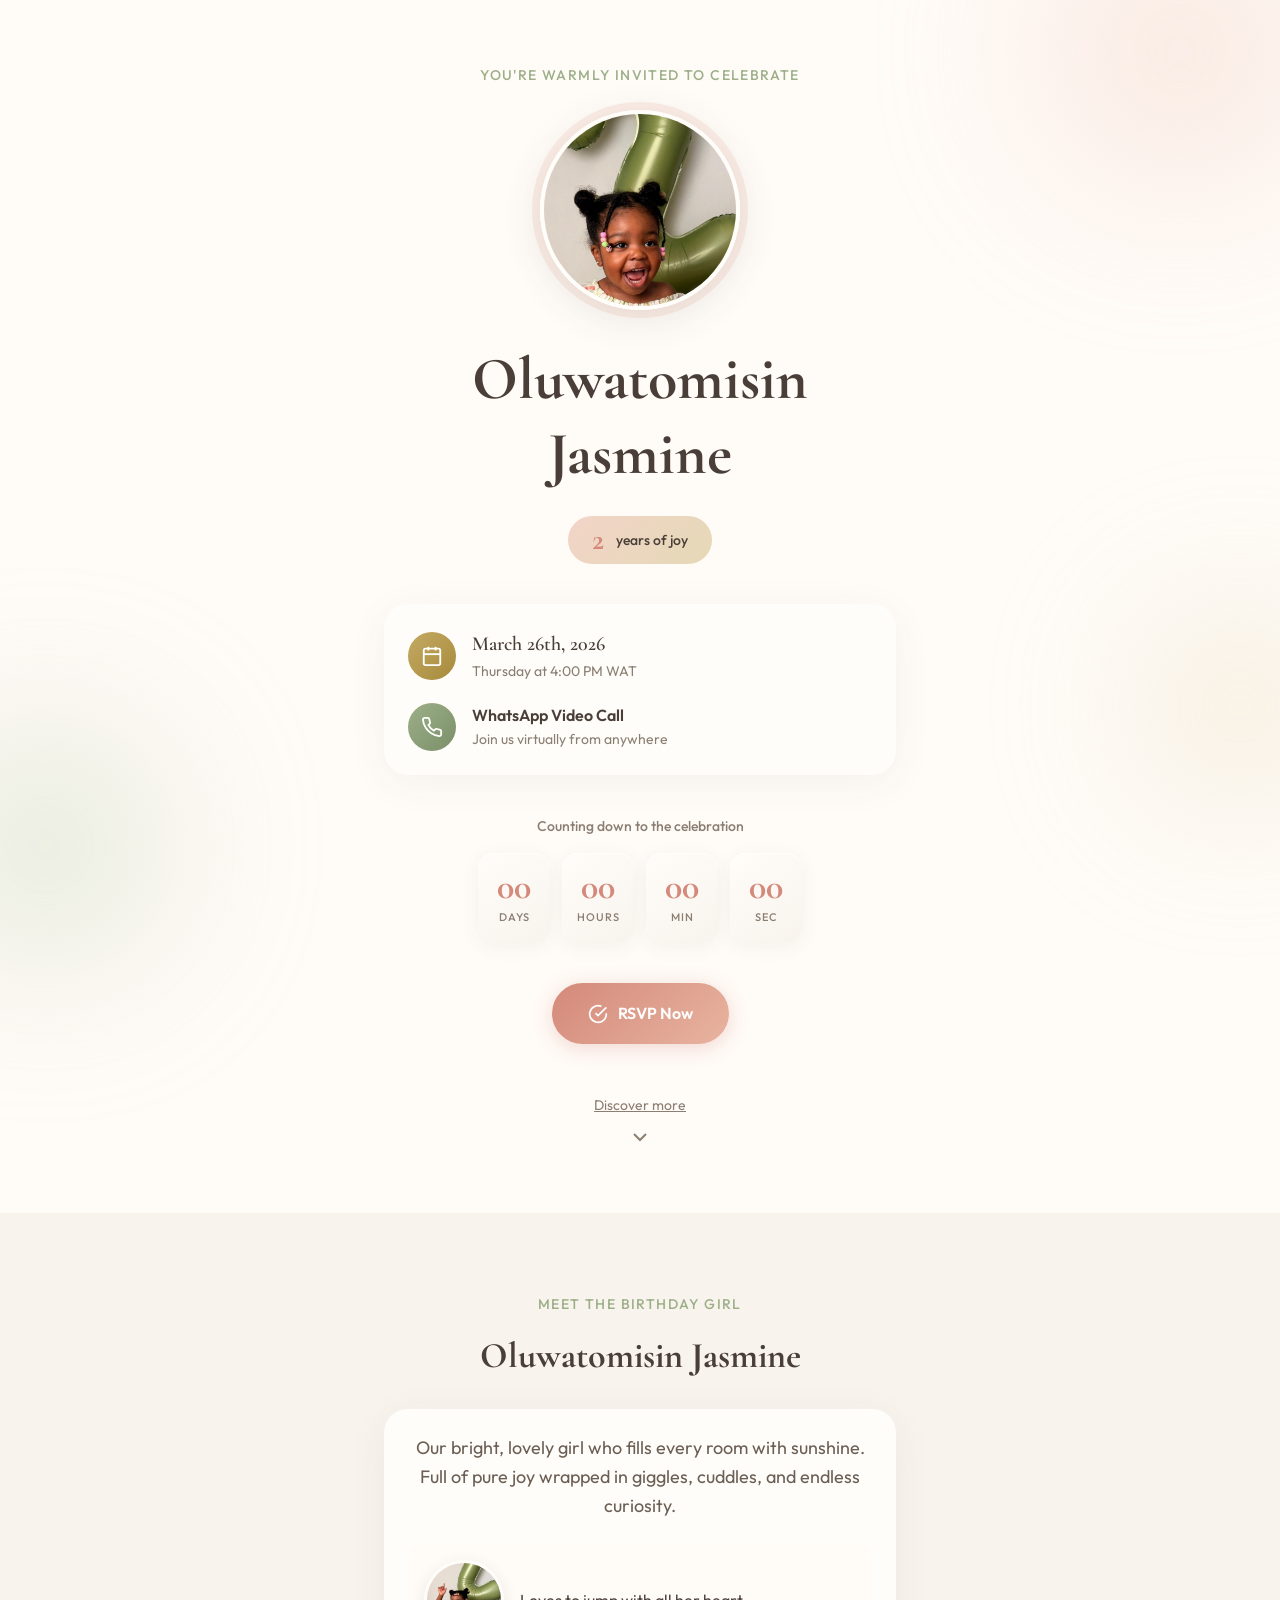
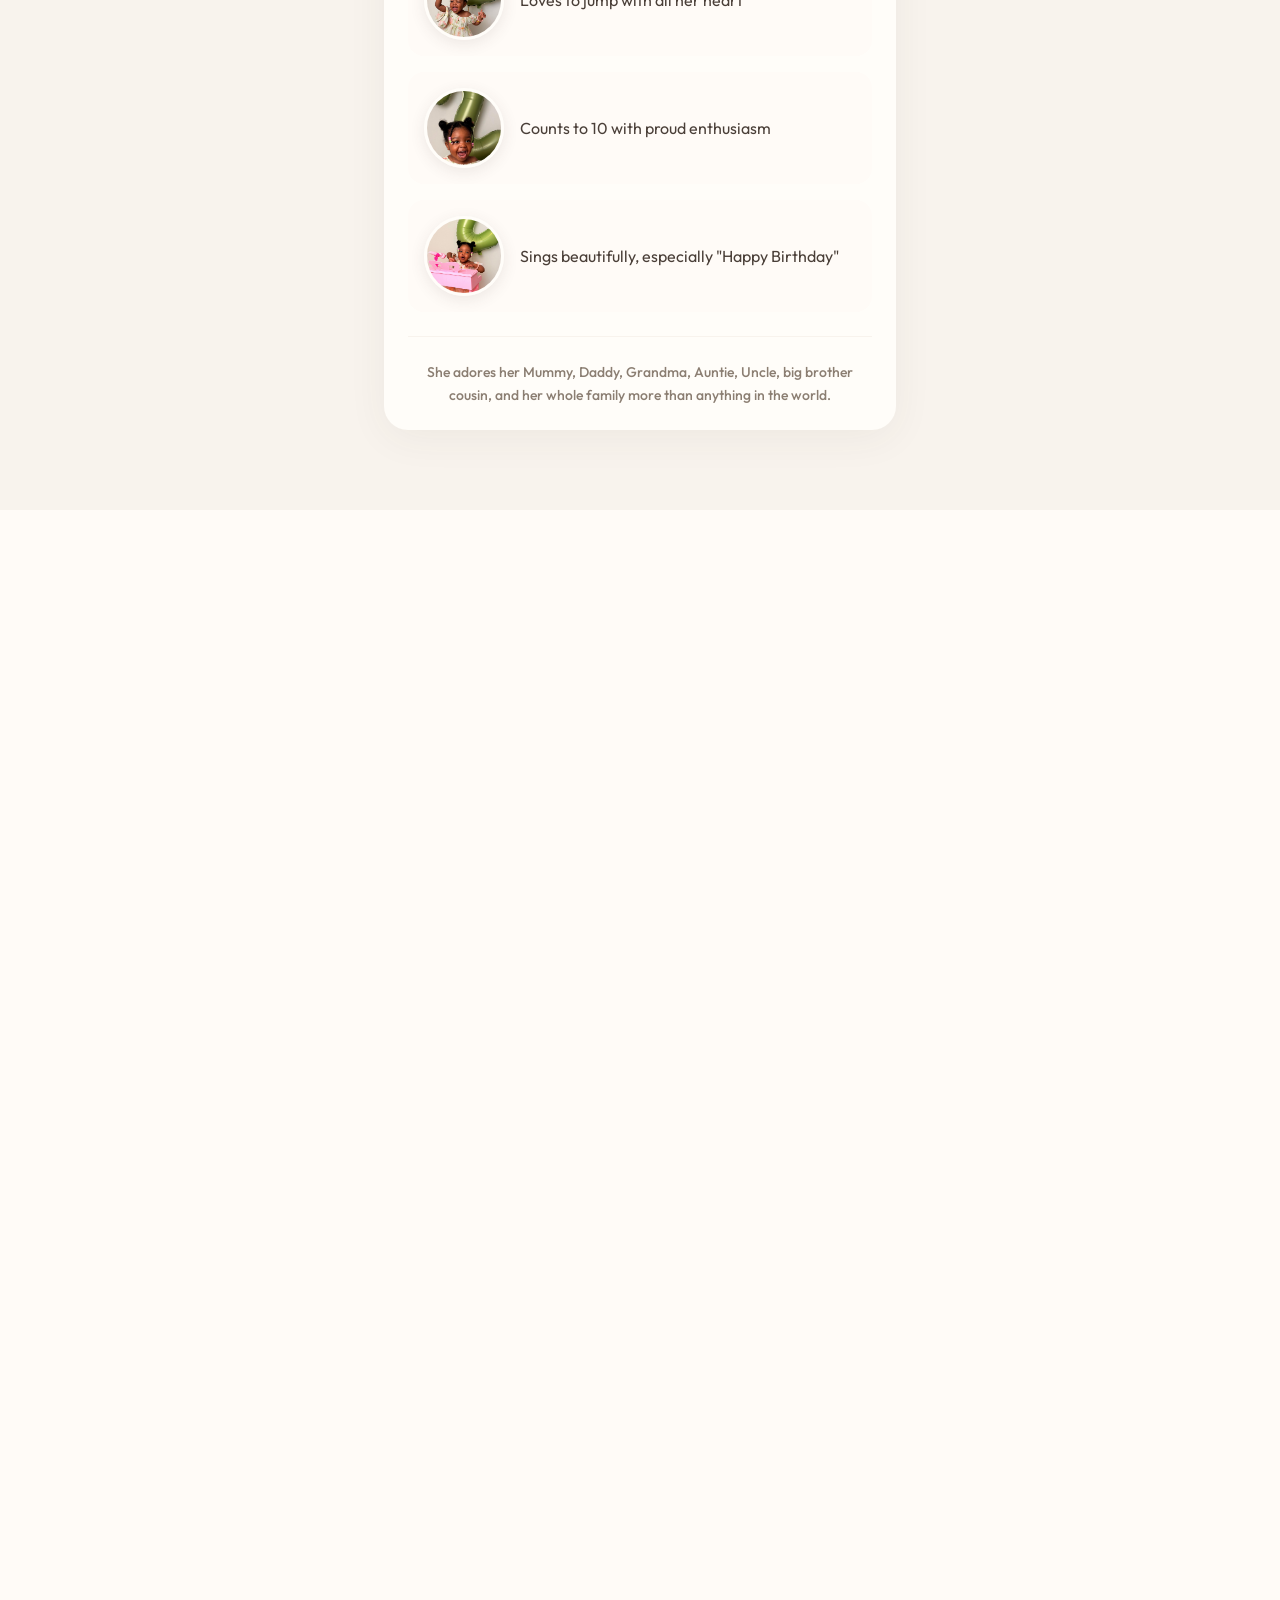
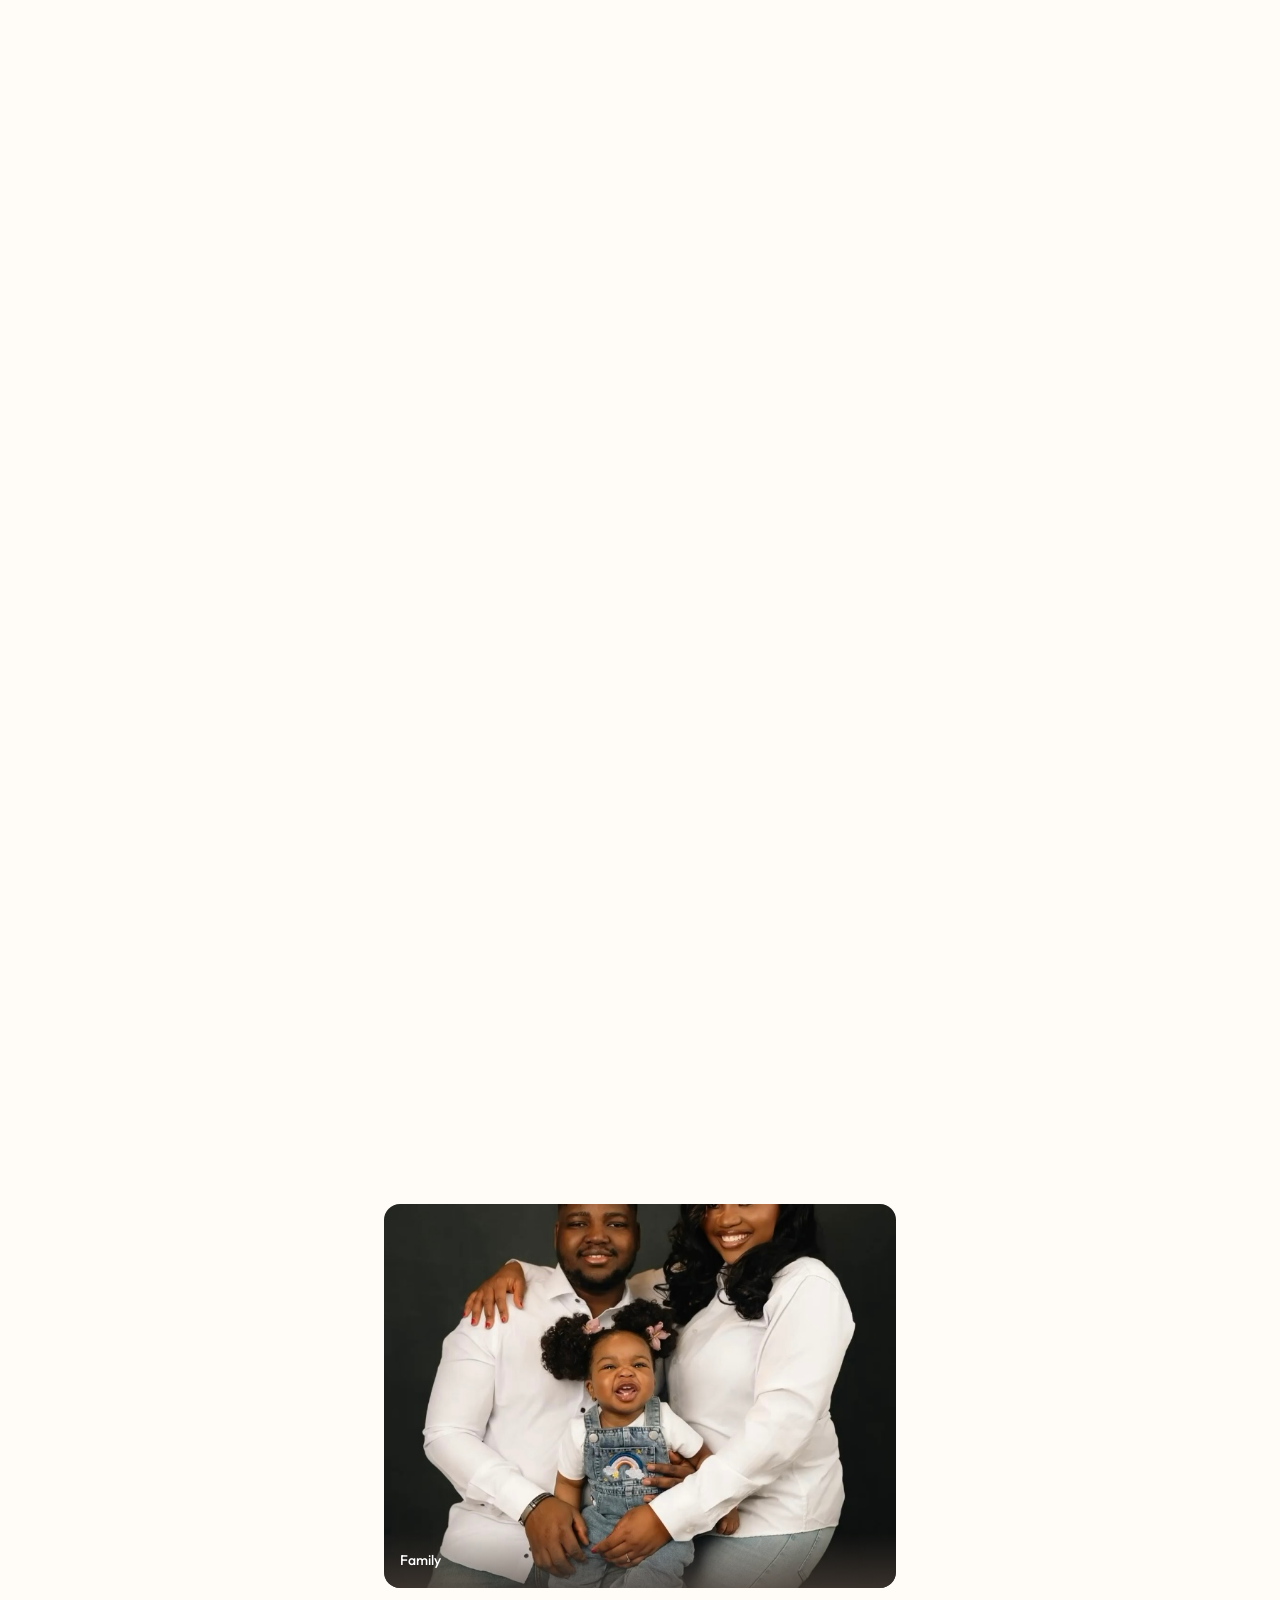
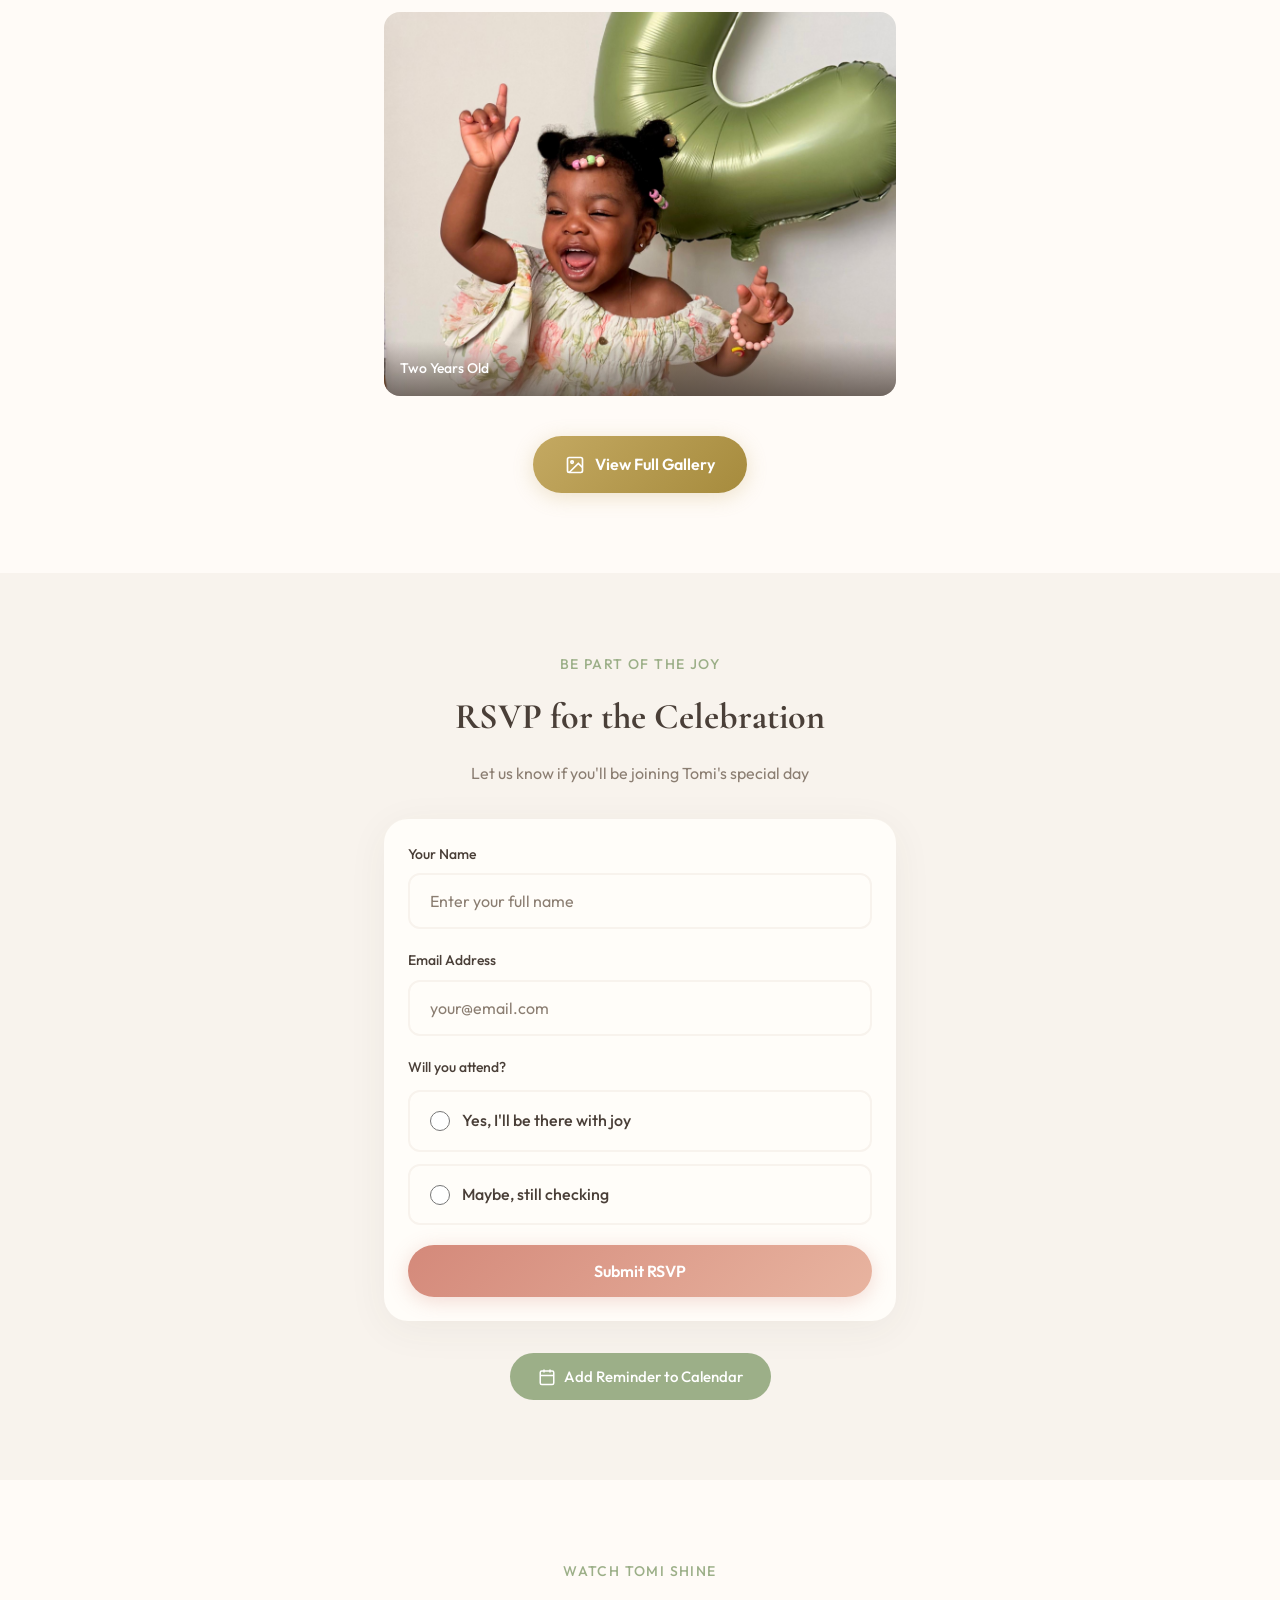
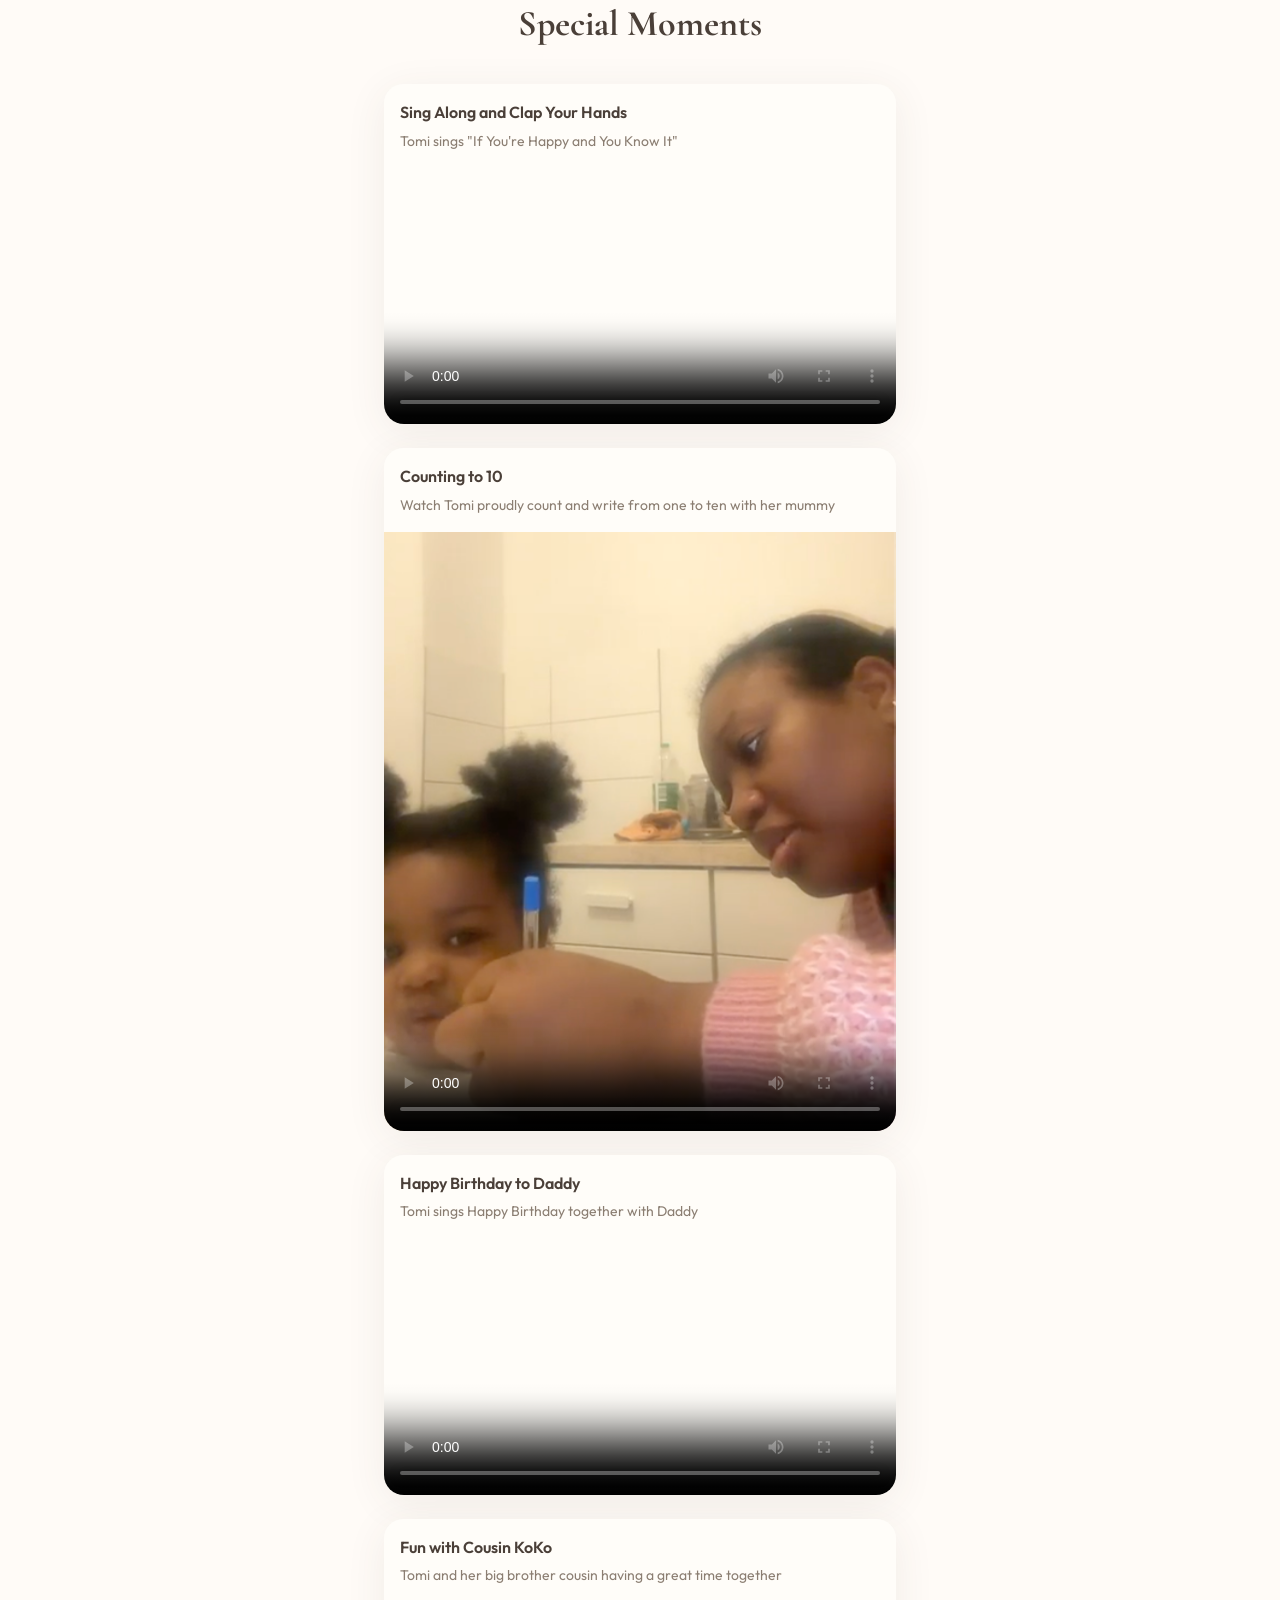
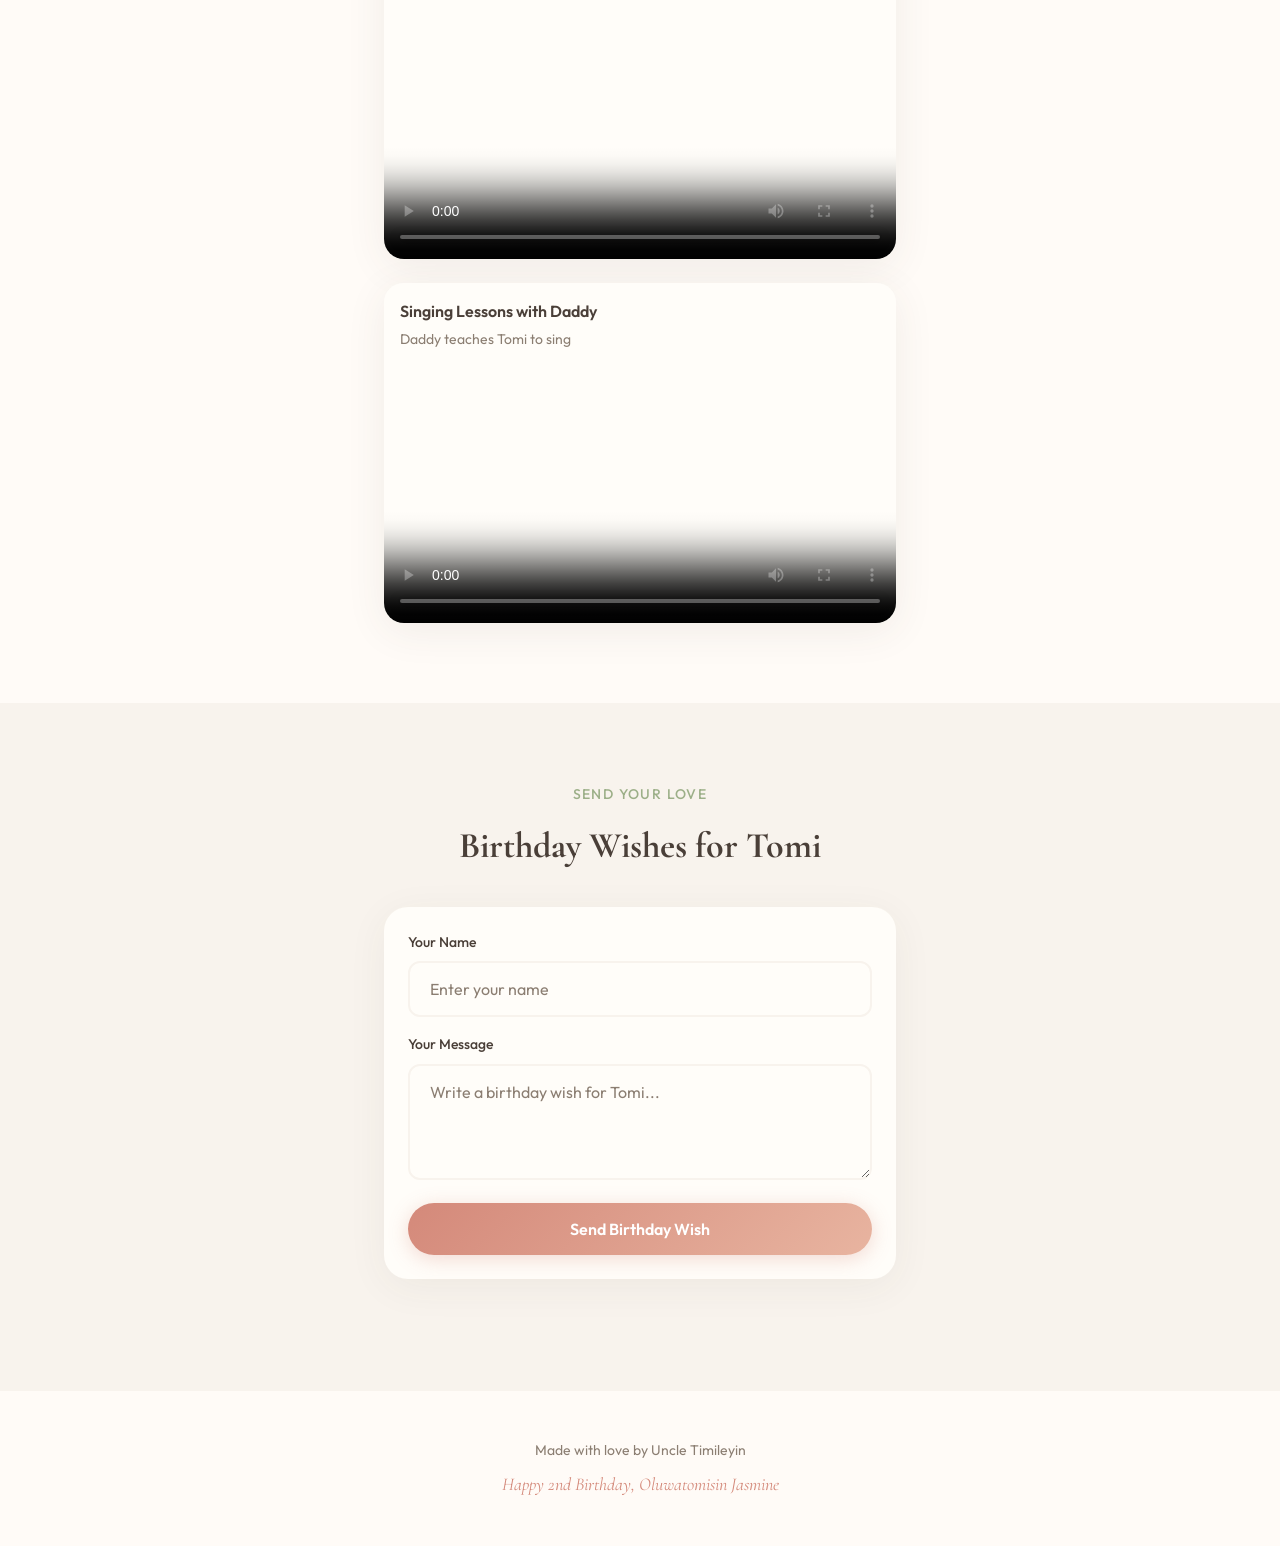
==== index.html @ ff7e5d64 "Add files via upload" ====
<!doctype html>
<html lang="en">
  <head>
    <meta charset="UTF-8" />
    <meta name="viewport" content="width=device-width, initial-scale=1.0" />
    <title>Oluwatomisin Jasmine | 2nd Birthday Celebration</title>
    <link rel="stylesheet" href="styles.css" />
    <link rel="preconnect" href="https://fonts.googleapis.com" />
    <link rel="preconnect" href="https://fonts.gstatic.com" crossorigin />
    <link
      href="https://fonts.googleapis.com/css2?family=Cormorant+Garamond:ital,wght@0,400;0,500;0,600;0,700;1,400&family=Outfit:wght@300;400;500;600&display=swap"
      rel="stylesheet"
    />
  </head>
  <body>
    <!-- ===== HERO SECTION ===== -->
    <section id="home" class="min-h-screen relative flex flex-col">
      <!-- Animated Background -->
      <div class="hero-bg">
        <div class="gradient-orb orb-1"></div>
        <div class="gradient-orb orb-2"></div>
        <div class="gradient-orb orb-3"></div>
        <div id="balloons"></div>
      </div>

      <!-- Content -->
      <div class="relative z-10 flex-1 flex flex-col justify-center px-5 py-16">
        <div class="max-w-md mx-auto w-full">
          <!-- Invitation Header -->
          <div class="text-center reveal" data-delay="0">
            <p
              class="text-sm font-medium tracking-widest uppercase mb-6"
              style="color: var(--sage)"
            >
              You're Warmly Invited To Celebrate
            </p>
          </div>

          <!-- Hero Image -->
          <div class="hero-image-container reveal" data-delay="100">
            <img src="images/Yayy I'M TWO.jpg" alt="Oluwatomisin Jasmine" />
          </div>

          <!-- Name -->
          <div class="text-center mt-8 reveal" data-delay="200">
            <h1
              class="font-display text-5xl sm:text-6xl font-bold leading-tight"
              style="color: var(--cocoa)"
            >
              Oluwatomisin<br />Jasmine
            </h1>
            <div
              class="inline-flex items-center gap-3 mt-6 px-6 py-3 rounded-full"
              style="
                background: linear-gradient(
                  135deg,
                  var(--peach-soft),
                  var(--gold-soft)
                );
              "
            >
              <span
                class="font-display text-3xl font-bold"
                style="color: var(--coral)"
                >2</span
              >
              <span class="text-sm font-medium" style="color: var(--cocoa)"
                >years of joy</span
              >
            </div>
          </div>

          <!-- Date Card -->
          <div
            class="mt-10 p-6 rounded-3xl reveal"
            data-delay="300"
            style="
              background: var(--warm-white);
              box-shadow: 0 8px 40px rgba(74, 63, 56, 0.06);
            "
          >
            <div class="flex items-center gap-4 mb-5">
              <div
                class="w-12 h-12 rounded-full flex items-center justify-center"
                style="
                  background: linear-gradient(
                    135deg,
                    var(--gold),
                    var(--gold-deep)
                  );
                "
              >
                <svg
                  width="22"
                  height="22"
                  viewBox="0 0 24 24"
                  fill="none"
                  stroke="white"
                  stroke-width="2"
                >
                  <rect x="3" y="4" width="18" height="18" rx="2" ry="2"></rect>
                  <line x1="16" y1="2" x2="16" y2="6"></line>
                  <line x1="8" y1="2" x2="8" y2="6"></line>
                  <line x1="3" y1="10" x2="21" y2="10"></line>
                </svg>
              </div>
              <div>
                <p
                  class="font-display text-xl font-semibold"
                  style="color: var(--cocoa)"
                >
                  March 26th, 2026
                </p>
                <p class="text-sm" style="color: var(--cocoa-muted)">
                  Thursday at 4:00 PM WAT
                </p>
              </div>
            </div>
            <div class="flex items-center gap-4">
              <div
                class="w-12 h-12 rounded-full flex items-center justify-center"
                style="
                  background: linear-gradient(
                    135deg,
                    var(--sage),
                    var(--sage-deep)
                  );
                "
              >
                <svg
                  width="22"
                  height="22"
                  viewBox="0 0 24 24"
                  fill="none"
                  stroke="white"
                  stroke-width="2"
                >
                  <path
                    d="M22 16.92v3a2 2 0 0 1-2.18 2 19.79 19.79 0 0 1-8.63-3.07 19.5 19.5 0 0 1-6-6 19.79 19.79 0 0 1-3.07-8.67A2 2 0 0 1 4.11 2h3a2 2 0 0 1 2 1.72c.127.96.361 1.903.7 2.81a2 2 0 0 1-.45 2.11L8.09 9.91a16 16 0 0 0 6 6l1.27-1.27a2 2 0 0 1 2.11-.45c.907.339 1.85.573 2.81.7A2 2 0 0 1 22 16.92z"
                  ></path>
                </svg>
              </div>
              <div>
                <p class="font-semibold" style="color: var(--cocoa)">
                  WhatsApp Video Call
                </p>
                <p class="text-sm" style="color: var(--cocoa-muted)">
                  Join us virtually from anywhere
                </p>
              </div>
            </div>
          </div>

          <!-- Countdown -->
          <div class="mt-10 reveal" data-delay="400">
            <p
              class="text-center text-sm font-medium mb-4"
              style="color: var(--cocoa-muted)"
            >
              Counting down to the celebration
            </p>
            <div id="countdown" class="flex justify-center gap-3">
              <div class="countdown-unit">
                <div class="countdown-number" id="days">00</div>
                <div class="countdown-label">Days</div>
              </div>
              <div class="countdown-unit">
                <div class="countdown-number" id="hours">00</div>
                <div class="countdown-label">Hours</div>
              </div>
              <div class="countdown-unit">
                <div class="countdown-number" id="minutes">00</div>
                <div class="countdown-label">Min</div>
              </div>
              <div class="countdown-unit">
                <div class="countdown-number" id="seconds">00</div>
                <div class="countdown-label">Sec</div>
              </div>
            </div>
          </div>

          <!-- RSVP Button -->
          <div class="mt-10 text-center reveal" data-delay="500">
            <a href="#rsvp" class="btn-rsvp">
              <svg
                width="20"
                height="20"
                viewBox="0 0 24 24"
                fill="none"
                stroke="currentColor"
                stroke-width="2"
              >
                <path d="M22 11.08V12a10 10 0 1 1-5.93-9.14"></path>
                <polyline points="22 4 12 14.01 9 11.01"></polyline>
              </svg>
              RSVP Now
            </a>
          </div>

          <!-- Scroll Cue -->
          <div class="mt-12 text-center reveal" data-delay="600">
            <a
              href="#meet-tomi"
              class="inline-flex flex-col items-center gap-2 text-sm scroll-cue"
            >
              <span>Discover more</span>
              <svg
                width="24"
                height="24"
                viewBox="0 0 24 24"
                fill="none"
                stroke="currentColor"
                stroke-width="2"
                class="bounce"
              >
                <polyline points="6 9 12 15 18 9"></polyline>
              </svg>
            </a>
          </div>
        </div>
      </div>
    </section>

    <!-- ===== MEET OLUMWATOMISIN SECTION ===== -->
    <section id="meet-tomi" class="py-20 px-5 section-cream">
      <div class="max-w-md mx-auto">
        <div class="text-center reveal">
          <p
            class="text-sm font-medium tracking-widest uppercase mb-3"
            style="color: var(--sage)"
          >
            Meet the Birthday Girl
          </p>
          <h2
            class="font-display text-3xl sm:text-4xl font-bold mb-6"
            style="color: var(--cocoa)"
          >
            Oluwatomisin Jasmine
          </h2>
        </div>

        <div class="p-6 rounded-3xl reveal card-shadow">
          <p
            class="text-center text-lg leading-relaxed mb-6"
            style="color: var(--cocoa-light)"
          >
            Our bright, lovely girl who fills every room with sunshine. Full of
            pure joy wrapped in giggles, cuddles, and endless curiosity.
          </p>

          <div class="space-y-4">
            <!-- Jumping -->
            <div class="flex items-center gap-4 p-4 rounded-2xl trait-row">
              <div class="trait-circle">
                <img src="images/Year 2!!!.JPG" alt="Tomi jumping" />
              </div>
              <p style="color: var(--cocoa)">
                Loves to jump with all her heart
              </p>
            </div>

            <!-- Counting -->
            <div class="flex items-center gap-4 p-4 rounded-2xl trait-row">
              <div class="trait-circle">
                <img src="images/Tomi is 2.JPG" alt="Tomi counting" />
              </div>
              <p style="color: var(--cocoa)">
                Counts to 10 with proud enthusiasm
              </p>
            </div>

            <!-- Singing -->
            <div class="flex items-center gap-4 p-4 rounded-2xl trait-row">
              <div class="trait-circle">
                <img
                  src="images/Best singer in the entire universe.JPG"
                  alt="Tomi singing"
                />
              </div>
              <p style="color: var(--cocoa)">
                Sings beautifully, especially "Happy Birthday"
              </p>
            </div>
          </div>

          <div class="mt-6 pt-6 border-t" style="border-color: var(--cream)">
            <p
              class="text-center text-sm font-medium"
              style="color: var(--cocoa-muted)"
            >
              She adores her Mummy, Daddy, Grandma, Auntie, Uncle, big brother
              cousin, and her whole family more than anything in the world.
            </p>
          </div>
        </div>
      </div>
    </section>

    <!-- ===== MILESTONE TIMELINE ===== -->
    <section id="milestones" class="py-20 px-5">
      <div class="max-w-md mx-auto">
        <div class="text-center reveal">
          <p
            class="text-sm font-medium tracking-widest uppercase mb-3"
            style="color: var(--sage)"
          >
            A Journey of Love
          </p>
          <h2
            class="font-display text-3xl sm:text-4xl font-bold mb-6"
            style="color: var(--cocoa)"
          >
            Growing Up with Tomi
          </h2>
          <p class="text-base mb-8" style="color: var(--cocoa-muted)">
            From newborn to two years old — every moment precious
          </p>
        </div>

        <div id="milestoneGrid" class="space-y-6">
          <!-- Milestones rendered by JS -->
        </div>

        <!-- View Gallery Button -->
        <div class="mt-10 text-center reveal">
          <a href="gallery.html" class="btn-gallery">
            <svg
              width="20"
              height="20"
              viewBox="0 0 24 24"
              fill="none"
              stroke="currentColor"
              stroke-width="2"
            >
              <rect x="3" y="3" width="18" height="18" rx="2" ry="2"></rect>
              <circle cx="8.5" cy="8.5" r="1.5"></circle>
              <polyline points="21 15 16 10 5 21"></polyline>
            </svg>
            View Full Gallery
          </a>
        </div>
      </div>
    </section>

    <!-- ===== RSVP SECTION ===== -->
    <section id="rsvp" class="py-20 px-5 section-cream">
      <div class="max-w-md mx-auto">
        <div class="text-center reveal">
          <p
            class="text-sm font-medium tracking-widest uppercase mb-3"
            style="color: var(--sage)"
          >
            Be Part of the Joy
          </p>
          <h2
            class="font-display text-3xl sm:text-4xl font-bold mb-4"
            style="color: var(--cocoa)"
          >
            RSVP for the Celebration
          </h2>
          <p class="text-base mb-8" style="color: var(--cocoa-muted)">
            Let us know if you'll be joining Tomi's special day
          </p>
        </div>

        <div class="p-6 rounded-3xl reveal card-shadow">
          <form id="rsvpForm" class="space-y-5">
            <div>
              <label
                class="block text-sm font-medium mb-2"
                style="color: var(--cocoa)"
                >Your Name</label
              >
              <input
                type="text"
                id="guestName"
                class="form-input"
                placeholder="Enter your full name"
                required
                aria-label="Your name"
              />
            </div>

            <div>
              <label
                class="block text-sm font-medium mb-2"
                style="color: var(--cocoa)"
                >Email Address</label
              >
              <input
                type="email"
                id="guestEmail"
                class="form-input"
                placeholder="your@email.com"
                required
                aria-label="Email address"
              />
            </div>

            <div>
              <label
                class="block text-sm font-medium mb-3"
                style="color: var(--cocoa)"
                >Will you attend?</label
              >
              <div class="space-y-3">
                <label class="radio-card" id="optionYes">
                  <input type="radio" name="attendance" value="yes" required />
                  <span class="font-medium">Yes, I'll be there with joy</span>
                </label>
                <label class="radio-card" id="optionMaybe">
                  <input type="radio" name="attendance" value="maybe" />
                  <span class="font-medium">Maybe, still checking</span>
                </label>
              </div>
            </div>

            <button type="submit" class="btn-primary w-full">
              Submit RSVP
            </button>
          </form>

          <!-- Success Message for Yes -->
          <div id="successYes" class="hidden mt-6">
            <div class="whatsapp-reveal visible">
              <div class="flex items-center gap-3 mb-4">
                <div
                  class="w-12 h-12 rounded-full bg-white/20 flex items-center justify-center"
                >
                  <svg width="24" height="24" viewBox="0 0 24 24" fill="white">
                    <path
                      d="M17.472 14.382c-.297-.149-1.758-.867-2.03-.967-.273-.099-.471-.148-.67.15-.197.297-.767.966-.94 1.164-.173.199-.347.223-.644.075-.297-.15-1.255-.463-2.39-1.475-.883-.788-1.48-1.761-1.653-2.059-.173-.297-.018-.458.13-.606.134-.133.298-.347.446-.52.149-.174.198-.298.298-.497.099-.198.05-.371-.025-.52-.075-.149-.669-1.612-.916-2.207-.242-.579-.487-.5-.669-.51-.173-.008-.371-.01-.57-.01-.198 0-.52.074-.792.372-.272.297-1.04 1.016-1.04 2.479 0 1.462 1.065 2.875 1.213 3.074.149.198 2.096 3.2 5.077 4.487.709.306 1.262.489 1.694.625.712.227 1.36.195 1.871.118.571-.085 1.758-.719 2.006-1.413.248-.694.248-1.289.173-1.413-.074-.124-.272-.198-.57-.347m-5.421 7.403h-.004a9.87 9.87 0 01-5.031-1.378l-.361-.214-3.741.982.998-3.648-.235-.374a9.86 9.86 0 01-1.51-5.26c.001-5.45 4.436-9.884 9.888-9.884 2.64 0 5.122 1.03 6.988 2.898a9.825 9.825 0 012.893 6.994c-.003 5.45-4.437 9.884-9.885 9.884m8.413-18.297A11.815 11.815 0 0012.05 0C5.495 0 .16 5.335.157 11.892c0 2.096.547 4.142 1.588 5.945L.057 24l6.305-1.654a11.882 11.882 0 005.683 1.448h.005c6.554 0 11.89-5.335 11.893-11.893a11.821 11.821 0 00-3.48-8.413z"
                    />
                  </svg>
                </div>
                <div class="text-left">
                  <p class="font-semibold text-lg">You're confirmed!</p>
                  <p class="text-sm opacity-90">
                    Join the video call on March 26th
                  </p>
                </div>
              </div>
              <a
                href="https://call.whatsapp.com/video/NoUGdd6N62ep3goq9Fl5ui "
                target="_blank"
                rel="noopener"
                class="whatsapp-btn"
              >
                <svg
                  width="20"
                  height="20"
                  viewBox="0 0 24 24"
                  fill="currentColor"
                >
                  <path
                    d="M17.472 14.382c-.297-.149-1.758-.867-2.03-.967-.273-.099-.471-.148-.67.15-.197.297-.767.966-.94 1.164-.173.199-.347.223-.644.075-.297-.15-1.255-.463-2.39-1.475-.883-.788-1.48-1.761-1.653-2.059-.173-.297-.018-.458.13-.606.134-.133.298-.347.446-.52.149-.174.198-.298.298-.497.099-.198.05-.371-.025-.52-.075-.149-.669-1.612-.916-2.207-.242-.579-.487-.5-.669-.51-.173-.008-.371-.01-.57-.01-.198 0-.52.074-.792.372-.272.297-1.04 1.016-1.04 2.479 0 1.462 1.065 2.875 1.213 3.074.149.198 2.096 3.2 5.077 4.487.709.306 1.262.489 1.694.625.712.227 1.36.195 1.871.118.571-.085 1.758-.719 2.006-1.413.248-.694.248-1.289.173-1.413-.074-.124-.272-.198-.57-.347m-5.421 7.403h-.004a9.87 9.87 0 01-5.031-1.378l-.361-.214-3.741.982.998-3.648-.235-.374a9.86 9.86 0 01-1.51-5.26c.001-5.45 4.436-9.884 9.888-9.884 2.64 0 5.122 1.03 6.988 2.898a9.825 9.825 0 012.893 6.994c-.003 5.45-4.437 9.884-9.885 9.884m8.413-18.297A11.815 11.815 0 0012.05 0C5.495 0 .16 5.335.157 11.892c0 2.096.547 4.142 1.588 5.945L.057 24l6.305-1.654a11.882 11.882 0 005.683 1.448h.005c6.554 0 11.89-5.335 11.893-11.893a11.821 11.821 0 00-3.48-8.413z"
                  />
                </svg>
                Join WhatsApp Group
              </a>
              <p class="mt-4 text-sm opacity-80">
                A reminder will appear 30 minutes before the call at 3:30 PM WAT
              </p>
            </div>
          </div>
        </div>

        <!-- Calendar Button -->
        <div class="mt-8 text-center reveal">
          <button id="calendarBtn" class="btn-secondary">
            <svg
              width="18"
              height="18"
              viewBox="0 0 24 24"
              fill="none"
              stroke="currentColor"
              stroke-width="2"
            >
              <rect x="3" y="4" width="18" height="18" rx="2" ry="2"></rect>
              <line x1="16" y1="2" x2="16" y2="6"></line>
              <line x1="8" y1="2" x2="8" y2="6"></line>
              <line x1="3" y1="10" x2="21" y2="10"></line>
            </svg>
            Add Reminder to Calendar
          </button>
        </div>
      </div>
    </section>

    <!-- ===== VIDEOS SECTION ===== -->
    <section id="videos" class="py-20 px-5">
      <div class="max-w-md mx-auto">
        <div class="text-center reveal">
          <p
            class="text-sm font-medium tracking-widest uppercase mb-3"
            style="color: var(--sage)"
          >
            Watch Tomi Shine
          </p>
          <h2
            class="font-display text-3xl sm:text-4xl font-bold mb-8"
            style="color: var(--cocoa)"
          >
            Special Moments
          </h2>
        </div>

        <div class="space-y-6">
          <!-- Video 1: Sing Along -->
          <div class="video-card reveal">
            <div class="p-4 video-header">
              <p class="font-semibold mb-1" style="color: var(--cocoa)">
                Sing Along and Clap Your Hands
              </p>
              <p class="text-sm" style="color: var(--cocoa-muted)">
                Tomi sings "If You're Happy and You Know It"
              </p>
            </div>
            <video
              controls
              playsinline
              preload="metadata"
              poster="videos/if your happy.png"
            >
              <source src="videos/If your happy singing.mp4" type="video/mp4" />
            </video>
          </div>

          <!-- Video 2: Counting to 10 -->
          <div class="video-card reveal">
            <div class="p-4 video-header">
              <p class="font-semibold mb-1" style="color: var(--cocoa)">
                Counting to 10
              </p>
              <p class="text-sm" style="color: var(--cocoa-muted)">
                Watch Tomi proudly count and write from one to ten with her
                mummy
              </p>
            </div>
            <video
              controls
              playsinline
              preload="metadata"
              poster="images/tomi counting.png"
            >
              <source src="videos/counting with mummy.mp4" type="video/mp4" />
            </video>
          </div>

          <!-- Video 3: Happy Birthday with Daddy -->
          <div class="video-card reveal">
            <div class="p-4 video-header">
              <p class="font-semibold mb-1" style="color: var(--cocoa)">
                Happy Birthday to Daddy
              </p>
              <p class="text-sm" style="color: var(--cocoa-muted)">
                Tomi sings Happy Birthday together with Daddy
              </p>
            </div>
            <video
              controls
              playsinline
              preload="metadata"
              poster="videos/happy birthday to daddy.png"
            >
              <source src="videos/Singing Happy birthday with daddy.mp4" />
            </video>
          </div>

          <!-- Video 4: With Cousin KoKo -->
          <div class="video-card reveal">
            <div class="p-4 video-header">
              <p class="font-semibold mb-1" style="color: var(--cocoa)">
                Fun with Cousin KoKo
              </p>
              <p class="text-sm" style="color: var(--cocoa-muted)">
                Tomi and her big brother cousin having a great time together
              </p>
            </div>
            <video
              controls
              playsinline
              preload="metadata"
              poster="videos/with cousin koko.png"
            >
              <source src="videos/With Cousin KoKo.mp4" type="video/mp4" />
            </video>
          </div>

          <!-- Video 5: Singing Lessons with Dad -->
          <div class="video-card reveal">
            <div class="p-4 video-header">
              <p class="font-semibold mb-1" style="color: var(--cocoa)">
                Singing Lessons with Daddy
              </p>
              <p class="text-sm" style="color: var(--cocoa-muted)">
                Daddy teaches Tomi to sing
              </p>
            </div>
            <video
              controls
              playsinline
              preload="metadata"
              poster="videos/singing lessons with daddy.png"
            >
              <source src="videos/Singing lessons with daddy.mp4" />
            </video>
          </div>
        </div>
      </div>
    </section>

    <!-- ===== BIRTHDAY WISHES ===== -->
    <section id="wishes" class="py-20 px-5 section-cream">
      <div class="max-w-md mx-auto">
        <div class="text-center reveal">
          <p
            class="text-sm font-medium tracking-widest uppercase mb-3"
            style="color: var(--sage)"
          >
            Send Your Love
          </p>
          <h2
            class="font-display text-3xl sm:text-4xl font-bold mb-8"
            style="color: var(--cocoa)"
          >
            Birthday Wishes for Tomi
          </h2>
        </div>

        <div class="p-6 rounded-3xl reveal card-shadow">
          <form id="wishForm" class="space-y-4">
            <div>
              <label
                class="block text-sm font-medium mb-2"
                style="color: var(--cocoa)"
                >Your Name</label
              >
              <input
                type="text"
                id="wishName"
                class="form-input"
                placeholder="Enter your name"
                required
                aria-label="Your name"
              />
            </div>
            <div>
              <label
                class="block text-sm font-medium mb-2"
                style="color: var(--cocoa)"
                >Your Message</label
              >
              <textarea
                id="wishMessage"
                class="form-input"
                rows="4"
                placeholder="Write a birthday wish for Tomi..."
                required
                aria-label="Birthday message"
              ></textarea>
            </div>
            <button type="submit" class="btn-primary w-full">
              Send Birthday Wish
            </button>
          </form>
        </div>

        <div id="wishesBoard" class="mt-8 space-y-4">
          <!-- Wishes rendered by JS -->
        </div>
      </div>
    </section>

    <!-- ===== FOOTER ===== -->
    <footer class="py-12 px-5 text-center">
      <p class="text-sm" style="color: var(--cocoa-muted)">
        Made with love by Uncle Timileyin
      </p>
      <p class="mt-2 font-display text-lg italic" style="color: var(--coral)">
        Happy 2nd Birthday, Oluwatomisin Jasmine
      </p>
    </footer>

    <!-- ===== LIGHTBOX ===== -->
    <div
      id="lightbox"
      class="lightbox"
      role="dialog"
      aria-modal="true"
      aria-label="Photo viewer"
    >
      <button class="lightbox-close" aria-label="Close photo viewer">
        &times;
      </button>
      <div class="lightbox-content">
        <img id="lightboxImg" src="" alt="Full size photo" />
      </div>
    </div>

    <!-- ===== REMINDER POPUP ===== -->
    <div
      id="reminderPopup"
      class="popup-overlay"
      role="dialog"
      aria-modal="true"
      aria-label="Party reminder"
    >
      <div class="popup-card">
        <div class="popup-icon">
          <svg
            width="32"
            height="32"
            viewBox="0 0 24 24"
            fill="none"
            stroke="white"
            stroke-width="2"
          >
            <circle cx="12" cy="12" r="10"></circle>
            <polyline points="12 6 12 12 16 14"></polyline>
          </svg>
        </div>
        <h3
          class="font-display text-2xl font-bold mb-3"
          style="color: var(--cocoa)"
        >
          Party Starting Soon!
        </h3>
        <p class="text-base mb-6" style="color: var(--cocoa-muted)">
          Tomi's birthday celebration begins in 30 minutes. Time to get ready
          for the video call!
        </p>
        <button id="closePopupBtn" class="btn-primary">
          Got it, see you there!
        </button>
      </div>
    </div>

    <!-- ===== MAYBE PAGE ===== -->
    <div id="maybePage" class="maybe-page">
      <div class="maybe-content">
        <div class="maybe-image">
          <img src="images/miss lil mustach.JPG" alt="Tomi" />
        </div>
        <h2
          class="font-display text-3xl font-bold mb-4"
          style="color: var(--cocoa)"
        >
          You Better Join My Birthday Call!
        </h2>
        <p class="text-base mb-8" style="color: var(--cocoa-muted)">
          It's going to be so much fun! I'll be waiting for you on March 26th at
          4:00 PM WAT.
        </p>
        <button id="maybeBackBtn" class="btn-primary">
          <svg
            width="18"
            height="18"
            viewBox="0 0 24 24"
            fill="none"
            stroke="currentColor"
            stroke-width="2"
          >
            <polyline points="15 18 9 12 15 6"></polyline>
          </svg>
          Go Back & Think Again
        </button>
      </div>
    </div>

    <script src="script.js"></script>
  </body>
</html>
---- styles.css ----
/* ===== CSS VARIABLES ===== */
:root {
  --ivory: #fffbf7;
  --cream: #f8f3ed;
  --warm-white: #fffdf9;
  --peach: #e8b4a0;
  --peach-soft: #f2d4c8;
  --coral: #d4897a;
  --sage: #9caf88;
  --sage-deep: #7a8f68;
  --sage-soft: #c5d4b8;
  --gold: #c4a962;
  --gold-soft: #e5d9b6;
  --gold-deep: #a68b3d;
  --cocoa: #4a3f38;
  --cocoa-light: #6b5e54;
  --cocoa-muted: #8b7e72;
}

/* ===== RESET & BASE ===== */
* {
  box-sizing: border-box;
  margin: 0;
  padding: 0;
}

html {
  scroll-behavior: smooth;
}

@media (prefers-reduced-motion: reduce) {
  html {
    scroll-behavior: auto;
  }
  *,
  *::before,
  *::after {
    animation-duration: 0.01ms !important;
    animation-iteration-count: 1 !important;
    transition-duration: 0.01ms !important;
  }
}

body {
  font-family: "Outfit", sans-serif;
  background-color: var(--ivory);
  color: var(--cocoa);
  line-height: 1.6;
  overflow-x: hidden;
}

.font-display {
  font-family: "Cormorant Garamond", serif;
}

/* ===== ANIMATED BACKGROUND ===== */
.hero-bg {
  position: absolute;
  inset: 0;
  overflow: hidden;
  pointer-events: none;
}

.gradient-orb {
  position: absolute;
  border-radius: 50%;
  filter: blur(80px);
  opacity: 0.4;
  animation: orbFloat 20s ease-in-out infinite;
}

.orb-1 {
  width: 300px;
  height: 300px;
  background: var(--peach-soft);
  top: -100px;
  right: -50px;
  animation-delay: 0s;
}

.orb-2 {
  width: 250px;
  height: 250px;
  background: var(--sage-soft);
  bottom: 20%;
  left: -80px;
  animation-delay: -7s;
}

.orb-3 {
  width: 200px;
  height: 200px;
  background: var(--gold-soft);
  top: 50%;
  right: -60px;
  animation-delay: -14s;
}

@keyframes orbFloat {
  0%,
  100% {
    transform: translate(0, 0) scale(1);
  }
  25% {
    transform: translate(30px, -20px) scale(1.05);
  }
  50% {
    transform: translate(-20px, 30px) scale(0.95);
  }
  75% {
    transform: translate(20px, 20px) scale(1.02);
  }
}

/* ===== BALLOONS ===== */
.balloon {
  position: absolute;
  opacity: 0;
  animation: balloonRise 12s ease-in-out infinite;
  pointer-events: none;
}

.balloon svg {
  filter: drop-shadow(0 4px 8px rgba(0, 0, 0, 0.1));
}

@keyframes balloonRise {
  0% {
    opacity: 0;
    transform: translateY(100vh) rotate(0deg);
  }
  10% {
    opacity: 0.7;
  }
  90% {
    opacity: 0.7;
  }
  100% {
    opacity: 0;
    transform: translateY(-100px) rotate(15deg);
  }
}

/* ===== CONFETTI ===== */
.confetti-piece {
  position: fixed;
  pointer-events: none;
  z-index: 1000;
  animation: confettiFall 4s ease-out forwards;
}

@keyframes confettiFall {
  0% {
    transform: translateY(-100vh) rotate(0deg) scale(1);
    opacity: 1;
  }
  100% {
    transform: translateY(100vh) rotate(1080deg) scale(0.5);
    opacity: 0;
  }
}

/* ===== LAYOUT UTILITIES ===== */
.min-h-screen {
  min-height: 100vh;
}
.relative {
  position: relative;
}
.absolute {
  position: absolute;
}
.inset-0 {
  top: 0;
  right: 0;
  bottom: 0;
  left: 0;
}
.flex {
  display: flex;
}
.flex-col {
  flex-direction: column;
}
.flex-1 {
  flex: 1;
}
.justify-center {
  justify-content: center;
}
.items-center {
  align-items: center;
}
.items-start {
  align-items: flex-start;
}
.gap-2 {
  gap: 0.5rem;
}
.gap-3 {
  gap: 0.75rem;
}
.gap-4 {
  gap: 1rem;
}
.gap-6 {
  gap: 1.5rem;
}
.space-y-3 > * + * {
  margin-top: 0.75rem;
}
.space-y-4 > * + * {
  margin-top: 1rem;
}
.space-y-5 > * + * {
  margin-top: 1.25rem;
}
.space-y-6 > * + * {
  margin-top: 1.5rem;
}
.text-center {
  text-align: center;
}
.text-left {
  text-align: left;
}
.py-4 {
  padding-top: 1rem;
  padding-bottom: 1rem;
}
.py-8 {
  padding-top: 2rem;
  padding-bottom: 2rem;
}
.py-12 {
  padding-top: 3rem;
  padding-bottom: 3rem;
}
.py-16 {
  padding-top: 4rem;
  padding-bottom: 4rem;
}
.py-20 {
  padding-top: 5rem;
  padding-bottom: 5rem;
}
.px-5 {
  padding-left: 1.25rem;
  padding-right: 1.25rem;
}
.px-6 {
  padding-left: 1.5rem;
  padding-right: 1.5rem;
}
.p-4 {
  padding: 1rem;
}
.p-6 {
  padding: 1.5rem;
}
.pt-6 {
  padding-top: 1.5rem;
}
.mt-2 {
  margin-top: 0.5rem;
}
.mt-3 {
  margin-top: 0.75rem;
}
.mt-4 {
  margin-top: 1rem;
}
.mt-5 {
  margin-top: 1.25rem;
}
.mt-6 {
  margin-top: 1.5rem;
}
.mt-8 {
  margin-top: 2rem;
}
.mt-10 {
  margin-top: 2.5rem;
}
.mt-12 {
  margin-top: 3rem;
}
.mb-1 {
  margin-bottom: 0.25rem;
}
.mb-2 {
  margin-bottom: 0.5rem;
}
.mb-3 {
  margin-bottom: 0.75rem;
}
.mb-4 {
  margin-bottom: 1rem;
}
.mb-5 {
  margin-bottom: 1.25rem;
}
.mb-6 {
  margin-bottom: 1.5rem;
}
.mb-8 {
  margin-bottom: 2rem;
}
.mb-10 {
  margin-bottom: 2.5rem;
}
.max-w-md {
  max-width: 28rem;
}
.mx-auto {
  margin-left: auto;
  margin-right: auto;
}
.w-full {
  width: 100%;
}
.w-10 {
  width: 2.5rem;
}
.w-12 {
  width: 3rem;
}
.w-16 {
  width: 4rem;
}
.h-10 {
  height: 2.5rem;
}
.h-12 {
  height: 3rem;
}
.h-16 {
  height: 4rem;
}
.inline-flex {
  display: inline-flex;
}
.flex-shrink-0 {
  flex-shrink: 0;
}
.border-t {
  border-top: 1px solid;
}
.rounded-2xl {
  border-radius: 1rem;
}
.rounded-3xl {
  border-radius: 1.5rem;
}
.rounded-full {
  border-radius: 9999px;
}
.overflow-hidden {
  overflow: hidden;
}
.leading-tight {
  line-height: 1.25;
}
.leading-relaxed {
  line-height: 1.625;
}
.text-sm {
  font-size: 0.875rem;
}
.text-base {
  font-size: 1rem;
}
.text-lg {
  font-size: 1.125rem;
}
.text-xl {
  font-size: 1.25rem;
}
.text-2xl {
  font-size: 1.5rem;
}
.text-3xl {
  font-size: 1.875rem;
}
.text-5xl {
  font-size: 3rem;
}
.font-medium {
  font-weight: 500;
}
.font-semibold {
  font-weight: 600;
}
.font-bold {
  font-weight: 700;
}
.italic {
  font-style: italic;
}
.tracking-widest {
  letter-spacing: 0.1em;
}
.uppercase {
  text-transform: uppercase;
}
.opacity-80 {
  opacity: 0.8;
}
.opacity-90 {
  opacity: 0.9;
}
.z-10 {
  z-index: 10;
}
.hidden {
  display: none;
}
.block {
  display: block;
}

.section-cream {
  background: var(--cream);
}

.card-shadow {
  background: var(--warm-white);
  box-shadow: 0 8px 40px rgba(74, 63, 56, 0.06);
}

.trait-row {
  background: var(--ivory);
}

.scroll-cue {
  color: var(--cocoa-muted);
}

/* ===== HERO IMAGE ===== */
.hero-image-container {
  position: relative;
  width: 200px;
  height: 200px;
  margin: 0 auto;
  border-radius: 50%;
  overflow: hidden;
  border: 4px solid var(--warm-white);
  box-shadow:
    0 8px 40px rgba(74, 63, 56, 0.12),
    0 0 0 8px rgba(232, 180, 160, 0.2);
}

.hero-image-container img {
  width: 100%;
  height: 100%;
  object-fit: cover;
}

/* ===== TRAIT CIRCLES ===== */
.trait-circle {
  width: 80px;
  height: 80px;
  border-radius: 50%;
  overflow: hidden;
  border: 3px solid var(--warm-white);
  box-shadow: 0 4px 15px rgba(74, 63, 56, 0.1);
  flex-shrink: 0;
}

.trait-circle img {
  width: 100%;
  height: 100%;
  object-fit: cover;
}

/* ===== COUNTDOWN ===== */
.countdown-unit {
  background: linear-gradient(145deg, var(--warm-white), var(--cream));
  border-radius: 16px;
  padding: 16px 12px;
  min-width: 72px;
  box-shadow:
    0 4px 20px rgba(74, 63, 56, 0.06),
    inset 0 1px 0 rgba(255, 255, 255, 0.8);
  text-align: center;
}

.countdown-number {
  font-family: "Cormorant Garamond", serif;
  font-size: 36px;
  font-weight: 700;
  color: var(--coral);
  line-height: 1;
}

.countdown-label {
  font-size: 11px;
  font-weight: 500;
  text-transform: uppercase;
  letter-spacing: 1px;
  color: var(--cocoa-muted);
  margin-top: 4px;
}

/* ===== FORM STYLING ===== */
.form-input {
  width: 100%;
  padding: 16px 20px;
  border: 2px solid var(--cream);
  border-radius: 12px;
  font-family: "Outfit", sans-serif;
  font-size: 16px;
  background: var(--warm-white);
  color: var(--cocoa);
  transition:
    border-color 0.3s ease,
    box-shadow 0.3s ease;
  outline: none;
}

.form-input:focus {
  border-color: var(--sage);
  box-shadow: 0 0 0 4px rgba(156, 175, 136, 0.15);
}

.form-input::placeholder {
  color: var(--cocoa-muted);
}

textarea.form-input {
  resize: vertical;
  min-height: 100px;
}

/* ===== RADIO CARDS ===== */
.radio-card {
  display: flex;
  align-items: center;
  gap: 12px;
  padding: 16px 20px;
  background: var(--warm-white);
  border: 2px solid var(--cream);
  border-radius: 12px;
  cursor: pointer;
  transition: all 0.3s ease;
}

.radio-card:hover {
  border-color: var(--peach-soft);
  background: var(--ivory);
}

.radio-card.selected {
  border-color: var(--sage);
  background: rgba(156, 175, 136, 0.08);
}

.radio-card input {
  width: 20px;
  height: 20px;
  accent-color: var(--sage);
}

/* ===== BUTTONS ===== */
.btn-primary {
  display: inline-flex;
  align-items: center;
  justify-content: center;
  gap: 10px;
  padding: 16px 32px;
  background: linear-gradient(135deg, var(--coral), var(--peach));
  color: white;
  font-family: "Outfit", sans-serif;
  font-weight: 600;
  font-size: 16px;
  border: none;
  border-radius: 100px;
  cursor: pointer;
  transition:
    transform 0.2s ease,
    box-shadow 0.2s ease;
  box-shadow: 0 4px 20px rgba(212, 137, 122, 0.3);
  text-decoration: none;
}

.btn-primary:hover {
  transform: translateY(-2px);
  box-shadow: 0 8px 30px rgba(212, 137, 122, 0.4);
}

.btn-primary:active {
  transform: translateY(0);
}

.btn-secondary {
  display: inline-flex;
  align-items: center;
  justify-content: center;
  gap: 8px;
  padding: 14px 28px;
  background: var(--sage);
  color: white;
  font-family: "Outfit", sans-serif;
  font-weight: 500;
  font-size: 15px;
  border: none;
  border-radius: 100px;
  cursor: pointer;
  transition: all 0.2s ease;
}

.btn-secondary:hover {
  background: var(--sage-deep);
  transform: translateY(-1px);
}

.btn-rsvp {
  display: inline-flex;
  align-items: center;
  justify-content: center;
  gap: 10px;
  padding: 18px 36px;
  background: linear-gradient(135deg, var(--coral), var(--peach));
  color: white;
  font-family: "Outfit", sans-serif;
  font-weight: 600;
  font-size: 16px;
  border: none;
  border-radius: 100px;
  cursor: pointer;
  transition:
    transform 0.2s ease,
    box-shadow 0.2s ease;
  box-shadow: 0 4px 20px rgba(212, 137, 122, 0.3);
  text-decoration: none;
}

.btn-rsvp:hover {
  transform: translateY(-2px);
  box-shadow: 0 8px 30px rgba(212, 137, 122, 0.4);
}

.btn-gallery {
  display: inline-flex;
  align-items: center;
  justify-content: center;
  gap: 10px;
  padding: 16px 32px;
  background: linear-gradient(135deg, var(--gold), var(--gold-deep));
  color: white;
  font-family: "Outfit", sans-serif;
  font-weight: 600;
  font-size: 16px;
  border: none;
  border-radius: 100px;
  cursor: pointer;
  transition:
    transform 0.2s ease,
    box-shadow 0.2s ease;
  box-shadow: 0 4px 20px rgba(196, 169, 98, 0.3);
  text-decoration: none;
}

.btn-gallery:hover {
  transform: translateY(-2px);
  box-shadow: 0 8px 30px rgba(196, 169, 98, 0.4);
}

/* ===== BACK BUTTON ===== */
.back-btn {
  display: inline-flex;
  align-items: center;
  gap: 8px;
  padding: 12px 20px;
  background: var(--warm-white);
  color: var(--cocoa);
  font-family: "Outfit", sans-serif;
  font-weight: 500;
  font-size: 14px;
  border: none;
  border-radius: 100px;
  cursor: pointer;
  transition: all 0.2s ease;
  box-shadow: 0 2px 10px rgba(0, 0, 0, 0.05);
  text-decoration: none;
}

.back-btn:hover {
  background: var(--cream);
  transform: translateX(-4px);
}

/* ===== WHATSAPP REVEAL ===== */
.whatsapp-reveal {
  display: none;
  background: linear-gradient(135deg, #25d366 0%, #128c7e 100%);
  color: white;
  padding: 20px 24px;
  border-radius: 16px;
  margin-top: 24px;
  animation: slideUp 0.5s ease;
}

.whatsapp-reveal.visible {
  display: block;
}

.whatsapp-btn {
  display: inline-flex;
  align-items: center;
  gap: 8px;
  background: rgba(255, 255, 255, 0.2);
  padding: 12px 24px;
  border-radius: 100px;
  font-weight: 600;
  color: white;
  text-decoration: none;
  transition: background 0.2s ease;
}

.whatsapp-btn:hover {
  background: rgba(255, 255, 255, 0.3);
}

@keyframes slideUp {
  from {
    opacity: 0;
    transform: translateY(20px);
  }
  to {
    opacity: 1;
    transform: translateY(0);
  }
}

/* ===== MILESTONE CARDS ===== */
.milestone-card {
  position: relative;
  border-radius: 16px;
  overflow: hidden;
  background: var(--cream);
  cursor: pointer;
  transition:
    transform 0.4s ease,
    box-shadow 0.4s ease;
  aspect-ratio: 4/3;
}

.milestone-card:hover {
  transform: translateY(-4px);
  box-shadow: 0 12px 40px rgba(74, 63, 56, 0.12);
}

.milestone-card img {
  width: 100%;
  height: 100%;
  object-fit: cover;
  transition: transform 0.6s ease;
}

.milestone-card:hover img {
  transform: scale(1.05);
}

.milestone-label {
  position: absolute;
  bottom: 0;
  left: 0;
  right: 0;
  padding: 16px;
  background: linear-gradient(transparent, rgba(74, 63, 56, 0.7));
  color: white;
  font-weight: 500;
  font-size: 14px;
}

/* ===== PHOTO GALLERY ===== */
.photo-grid {
  display: grid;
  grid-template-columns: repeat(3, 1fr);
  gap: 8px;
}

.gallery-photo {
  aspect-ratio: 1;
  border-radius: 12px;
  overflow: hidden;
  cursor: pointer;
  background: var(--cream);
}

.gallery-photo img {
  width: 100%;
  height: 100%;
  object-fit: cover;
  transition: transform 0.4s ease;
}

.gallery-photo:hover img {
  transform: scale(1.05);
}

/* ===== PAGINATION ===== */
.pagination {
  display: flex;
  justify-content: center;
  align-items: center;
  gap: 8px;
  margin-top: 2rem;
}

.page-btn {
  width: 44px;
  height: 44px;
  border-radius: 50%;
  border: 2px solid var(--cream);
  background: var(--warm-white);
  color: var(--cocoa);
  font-family: "Outfit", sans-serif;
  font-weight: 600;
  font-size: 14px;
  cursor: pointer;
  transition: all 0.2s ease;
  display: flex;
  align-items: center;
  justify-content: center;
}

.page-btn:hover:not(:disabled) {
  border-color: var(--gold);
  color: var(--gold-deep);
}

.page-btn.active {
  background: var(--gold);
  border-color: var(--gold);
  color: white;
}

.page-btn:disabled {
  opacity: 0.4;
  cursor: not-allowed;
}

/* ===== VIDEO CARDS ===== */
.video-card {
  background: var(--warm-white);
  border-radius: 20px;
  overflow: hidden;
  box-shadow: 0 8px 40px rgba(74, 63, 56, 0.08);
}

.video-header {
  background: var(--warm-white);
}

.video-card video {
  width: 100%;
  display: block;
}

/* ===== WISHES BOARD ===== */
.wish-card {
  background: var(--warm-white);
  border-radius: 16px;
  padding: 20px;
  border-left: 4px solid var(--gold);
  transition: transform 0.3s ease;
}

.wish-card:hover {
  transform: translateX(4px);
}

/* ===== LIGHTBOX ===== */
.lightbox {
  position: fixed;
  inset: 0;
  background: rgba(0, 0, 0, 0.95);
  z-index: 200;
  display: flex;
  align-items: center;
  justify-content: center;
  opacity: 0;
  visibility: hidden;
  transition:
    opacity 0.3s ease,
    visibility 0.3s ease;
}

.lightbox.active {
  opacity: 1;
  visibility: visible;
}

.lightbox-content {
  position: relative;
  max-width: 95vw;
  max-height: 90vh;
}

.lightbox-content img {
  max-width: 95vw;
  max-height: 85vh;
  object-fit: contain;
  border-radius: 8px;
}

.lightbox-close {
  position: absolute;
  top: 20px;
  right: 20px;
  width: 44px;
  height: 44px;
  background: rgba(255, 255, 255, 0.1);
  border: none;
  border-radius: 50%;
  color: white;
  font-size: 28px;
  cursor: pointer;
  display: flex;
  align-items: center;
  justify-content: center;
  transition: background 0.2s ease;
  z-index: 10;
}

.lightbox-close:hover {
  background: rgba(255, 255, 255, 0.2);
}

.lightbox-nav {
  position: absolute;
  top: 50%;
  transform: translateY(-50%);
  width: 48px;
  height: 48px;
  background: rgba(255, 255, 255, 0.1);
  border: none;
  border-radius: 50%;
  color: white;
  cursor: pointer;
  display: flex;
  align-items: center;
  justify-content: center;
  transition: background 0.2s ease;
}

.lightbox-nav:hover {
  background: rgba(255, 255, 255, 0.2);
}

.lightbox-prev {
  left: 10px;
}
.lightbox-next {
  right: 10px;
}

/* ===== POPUP ===== */
.popup-overlay {
  position: fixed;
  inset: 0;
  background: rgba(0, 0, 0, 0.5);
  backdrop-filter: blur(4px);
  z-index: 300;
  display: flex;
  align-items: center;
  justify-content: center;
  padding: 20px;
  opacity: 0;
  visibility: hidden;
  transition:
    opacity 0.3s ease,
    visibility 0.3s ease;
}

.popup-overlay.active {
  opacity: 1;
  visibility: visible;
}

.popup-card {
  background: var(--warm-white);
  border-radius: 24px;
  padding: 40px 32px;
  max-width: 360px;
  text-align: center;
  transform: scale(0.9) translateY(20px);
  transition: transform 0.3s ease;
}

.popup-overlay.active .popup-card {
  transform: scale(1) translateY(0);
}

.popup-icon {
  width: 64px;
  height: 64px;
  border-radius: 50%;
  margin: 0 auto 20px;
  display: flex;
  align-items: center;
  justify-content: center;
  background: linear-gradient(135deg, var(--gold), var(--gold-deep));
}

/* ===== MAYBE PAGE ===== */
.maybe-page {
  position: fixed;
  inset: 0;
  background: linear-gradient(135deg, var(--ivory), var(--cream));
  z-index: 400;
  display: flex;
  align-items: center;
  justify-content: center;
  padding: 20px;
  opacity: 0;
  visibility: hidden;
  transition:
    opacity 0.4s ease,
    visibility 0.4s ease;
}

.maybe-page.active {
  opacity: 1;
  visibility: visible;
}

.maybe-content {
  text-align: center;
  max-width: 320px;
}

.maybe-image {
  width: 180px;
  height: 180px;
  border-radius: 50%;
  overflow: hidden;
  margin: 0 auto 24px;
  border: 4px solid var(--peach-soft);
  box-shadow: 0 8px 30px rgba(74, 63, 56, 0.15);
}

.maybe-image img {
  width: 100%;
  height: 100%;
  object-fit: cover;
}

/* ===== GALLERY PAGE SPECIFIC ===== */
.gallery-page {
  background: var(--cream);
}

.gallery-header {
  padding: 16px 20px;
  position: sticky;
  top: 0;
  background: var(--cream);
  z-index: 50;
}

/* ===== SCROLL ANIMATIONS ===== */
.reveal {
  opacity: 0;
  transform: translateY(30px);
  transition:
    opacity 0.8s ease,
    transform 0.8s ease;
}

.reveal.visible {
  opacity: 1;
  transform: translateY(0);
}

/* ===== BOUNCE ANIMATION ===== */
.bounce {
  animation: bounce 2s infinite;
}

@keyframes bounce {
  0%,
  20%,
  50%,
  80%,
  100% {
    transform: translateY(0);
  }
  40% {
    transform: translateY(-10px);
  }
  60% {
    transform: translateY(-5px);
  }
}

/* ===== RESPONSIVE ===== */
@media (min-width: 640px) {
  .sm\:text-4xl {
    font-size: 2.25rem;
  }
  .sm\:text-5xl {
    font-size: 3rem;
  }
  .sm\:text-6xl {
    font-size: 3.75rem;
  }
}

@media (min-width: 768px) {
  .max-w-md {
    max-width: 32rem;
  }
}

@media (max-width: 375px) {
  .countdown-unit {
    min-width: 60px;
    padding: 12px 8px;
  }

  .countdown-number {
    font-size: 28px;
  }

  .hero-image-container {
    width: 160px;
    height: 160px;
  }

  .trait-circle {
    width: 60px;
    height: 60px;
  }
}
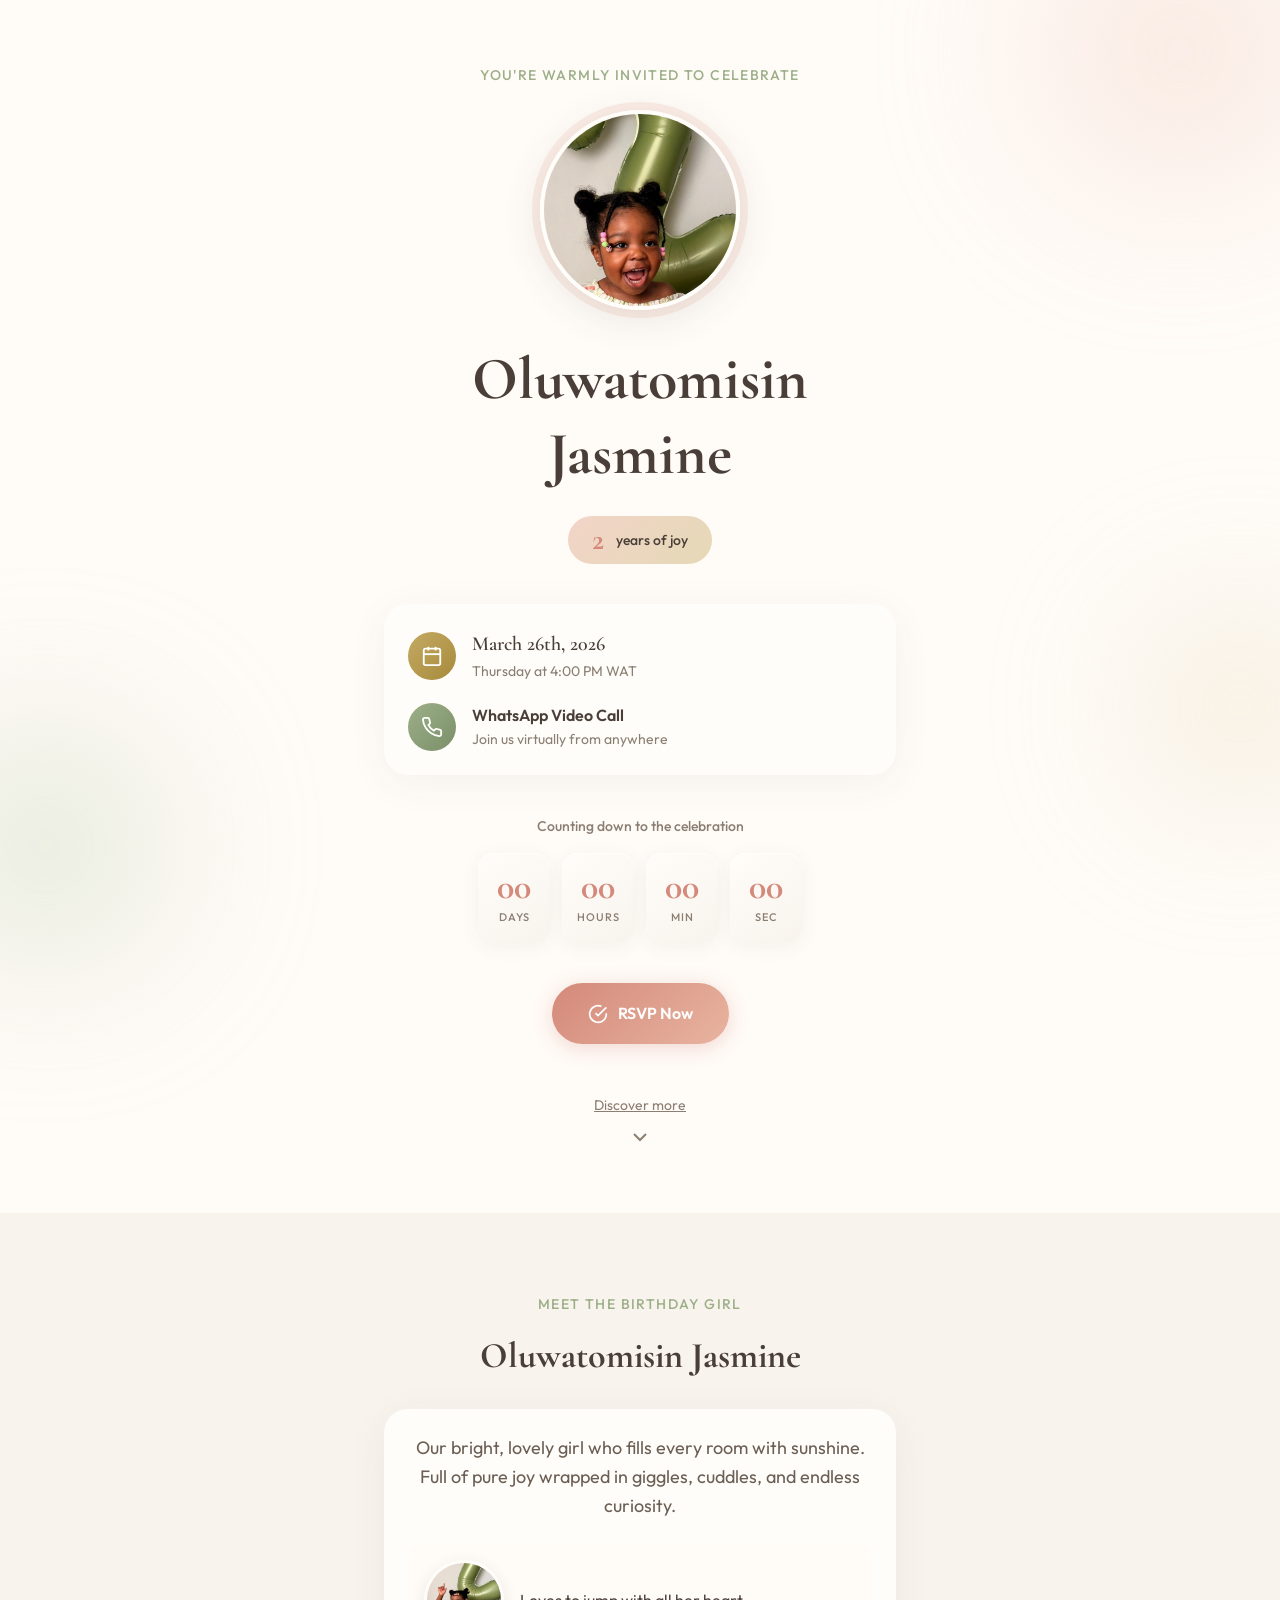
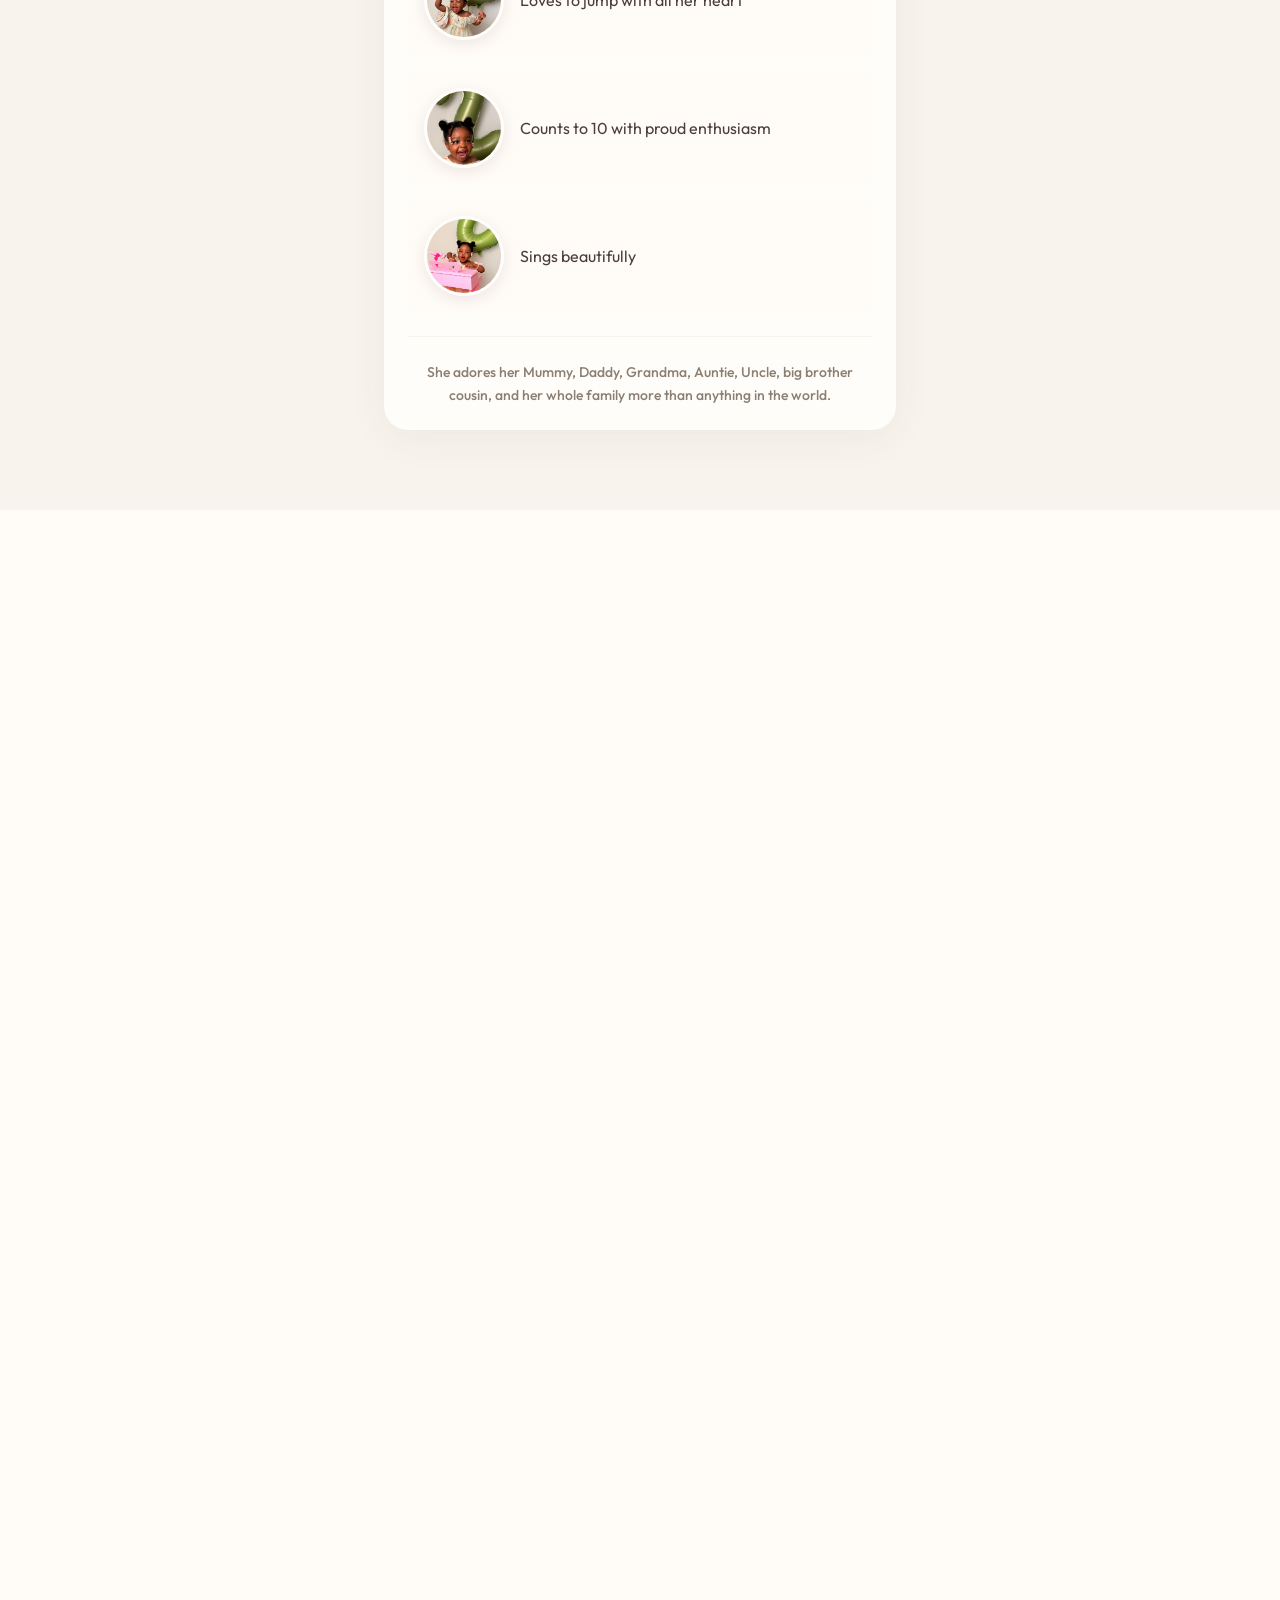
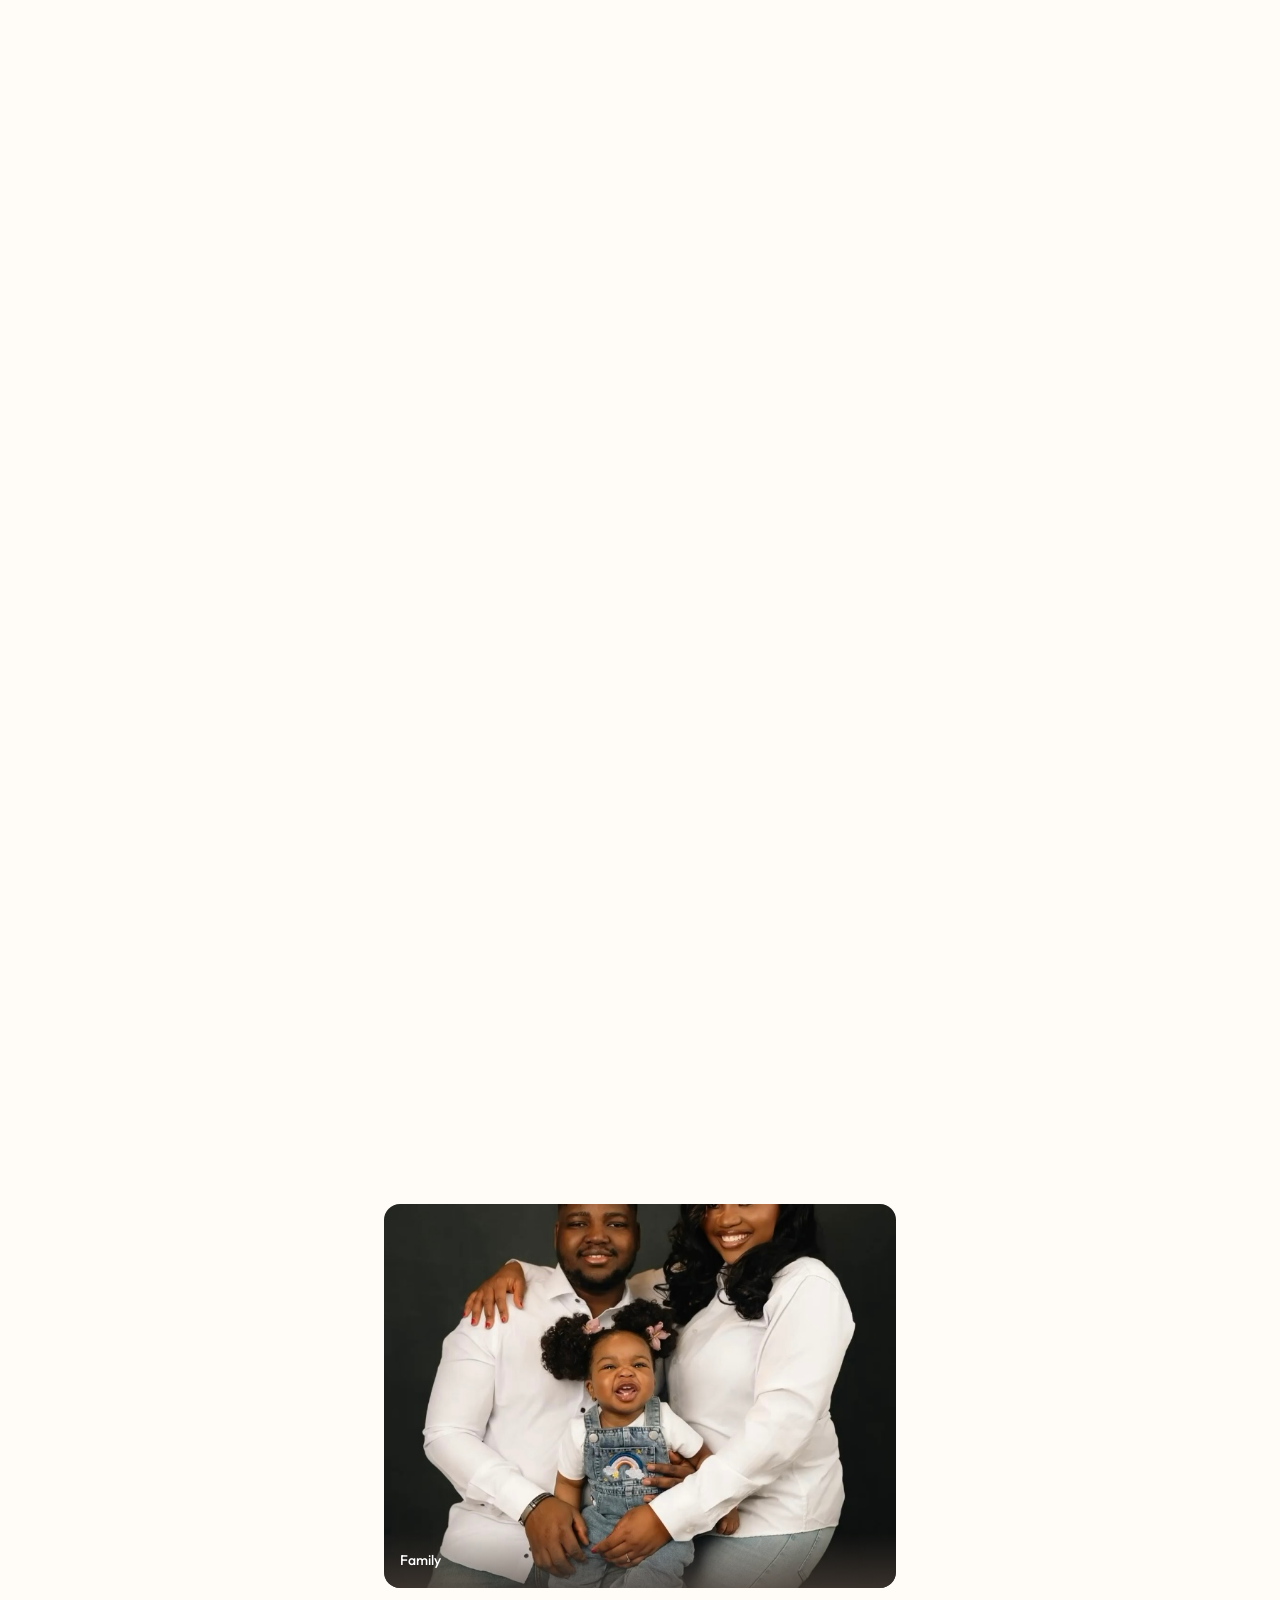
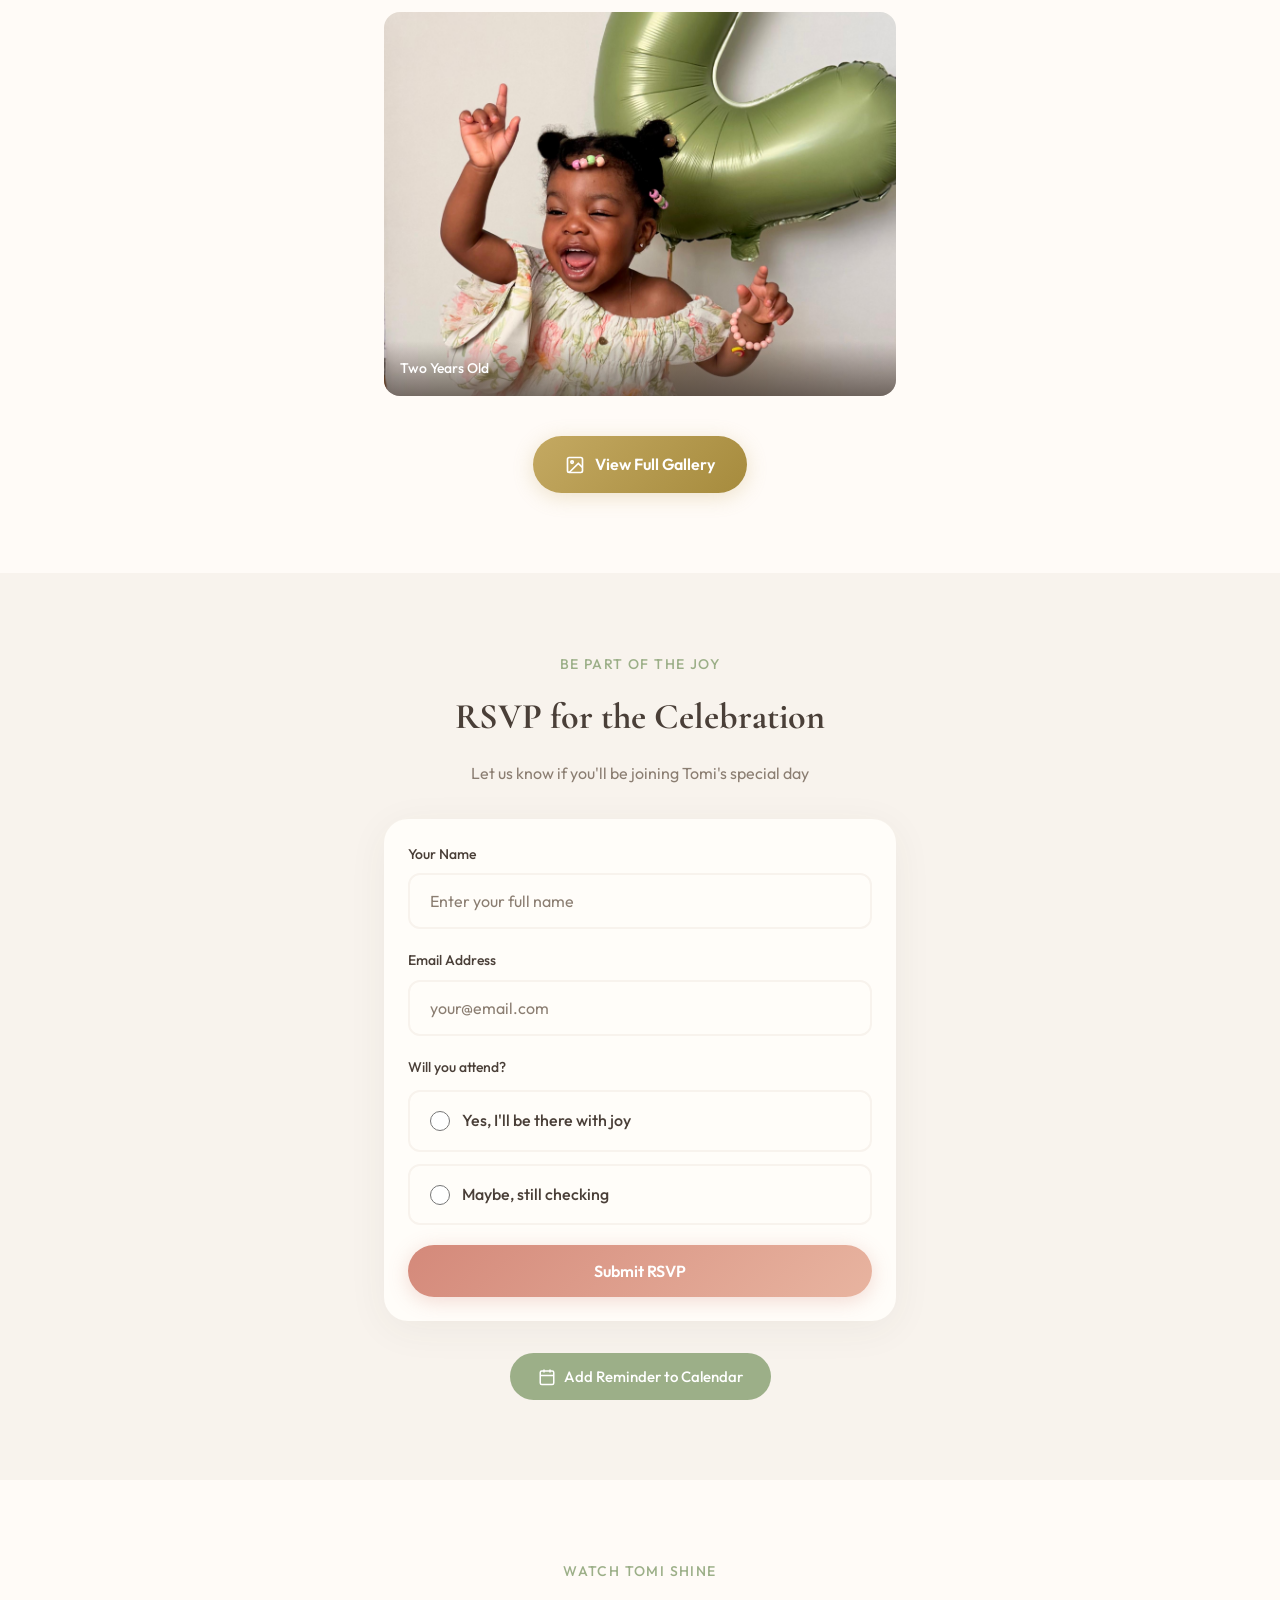
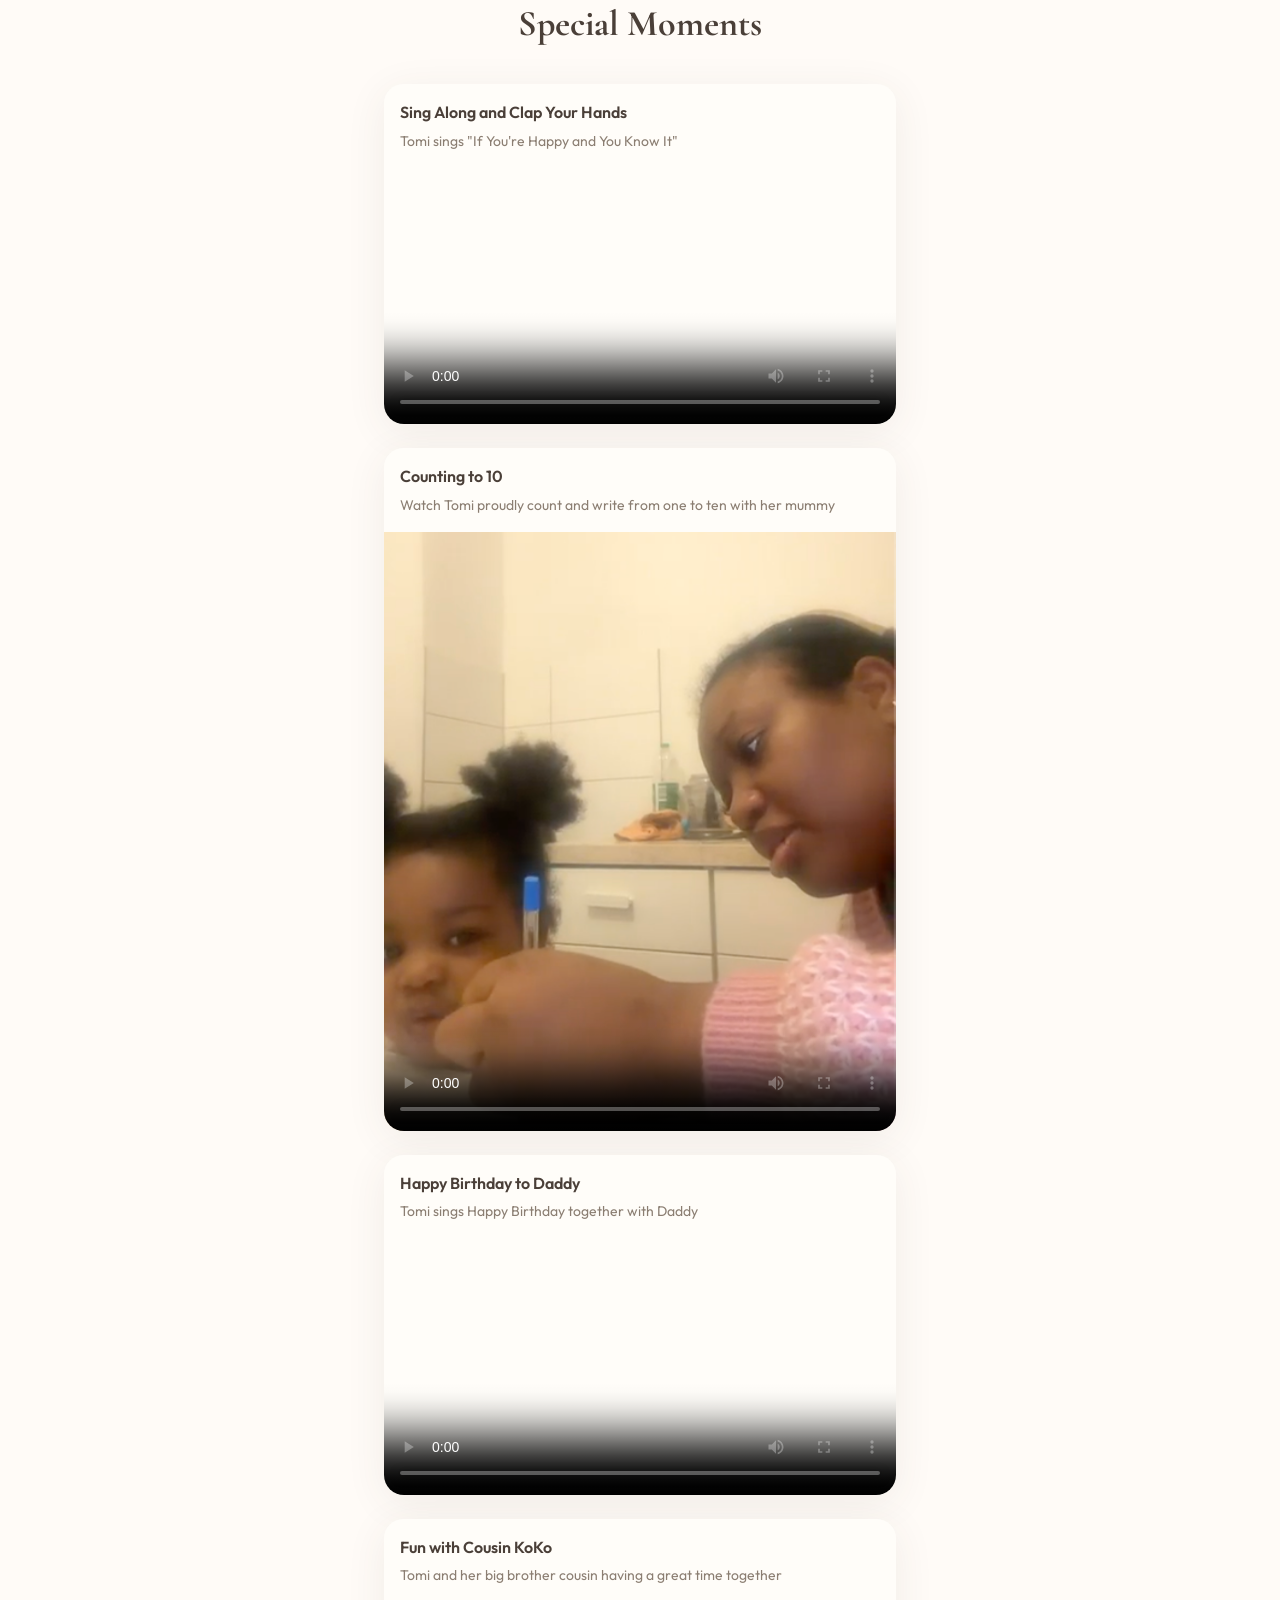
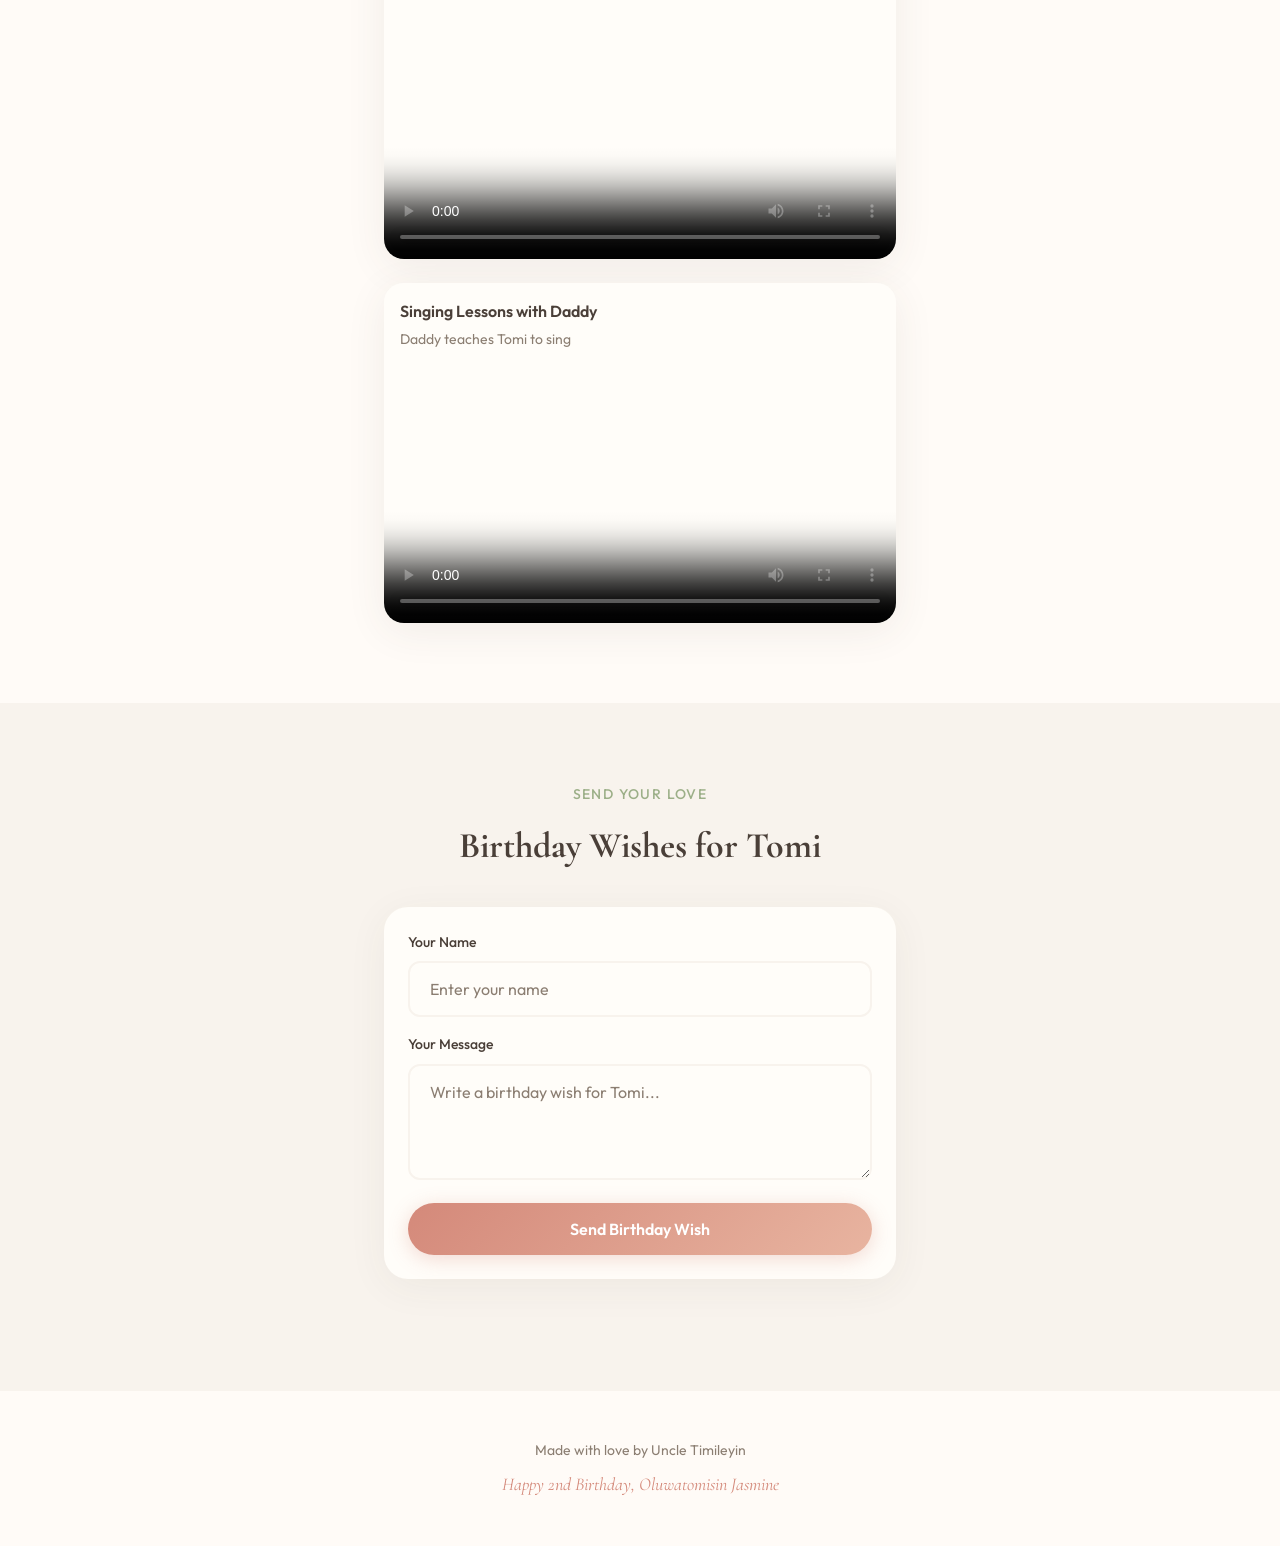
==== commit 8c01da4b: "Remove specific song reference from description" ====
--- a/index.html
+++ b/index.html
@@ -278,7 +278,7 @@
                 />
               </div>
               <p style="color: var(--cocoa)">
-                Sings beautifully, especially "Happy Birthday"
+                Sings beautifully
               </p>
             </div>
           </div>
